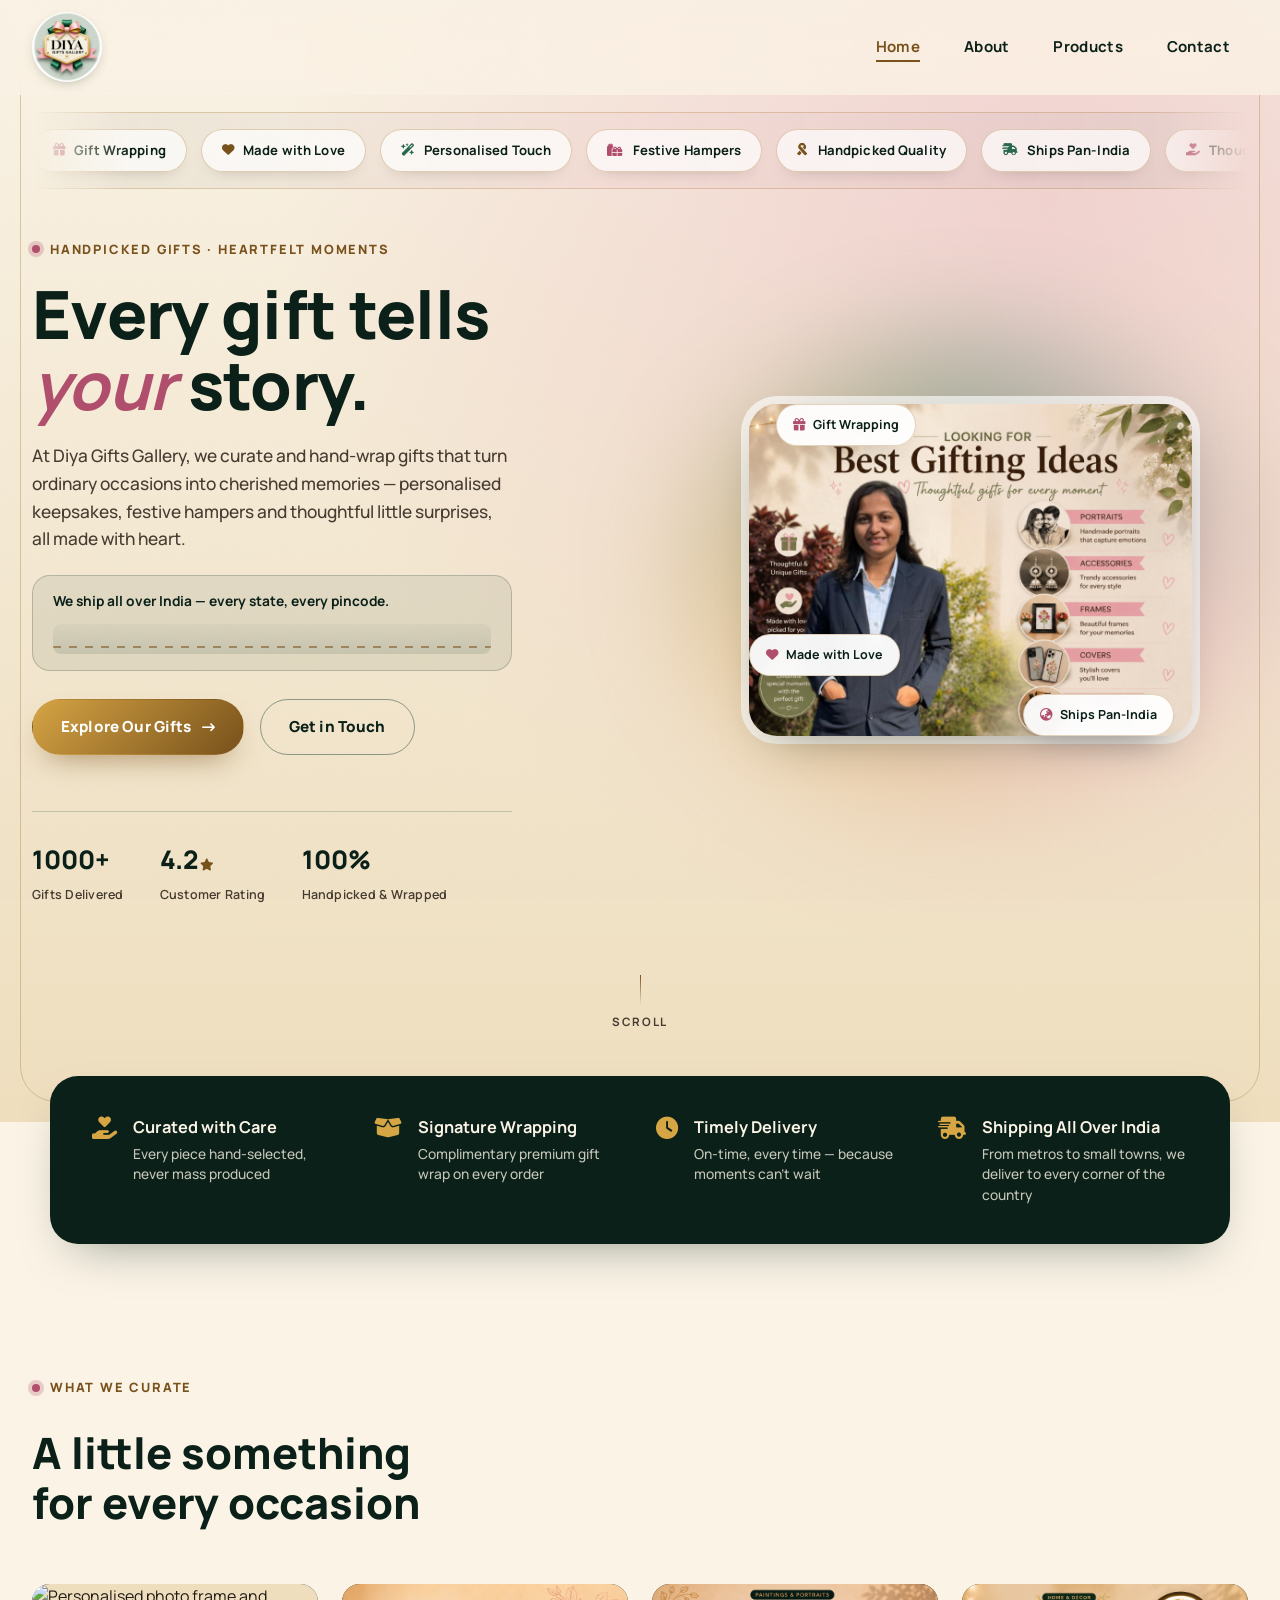
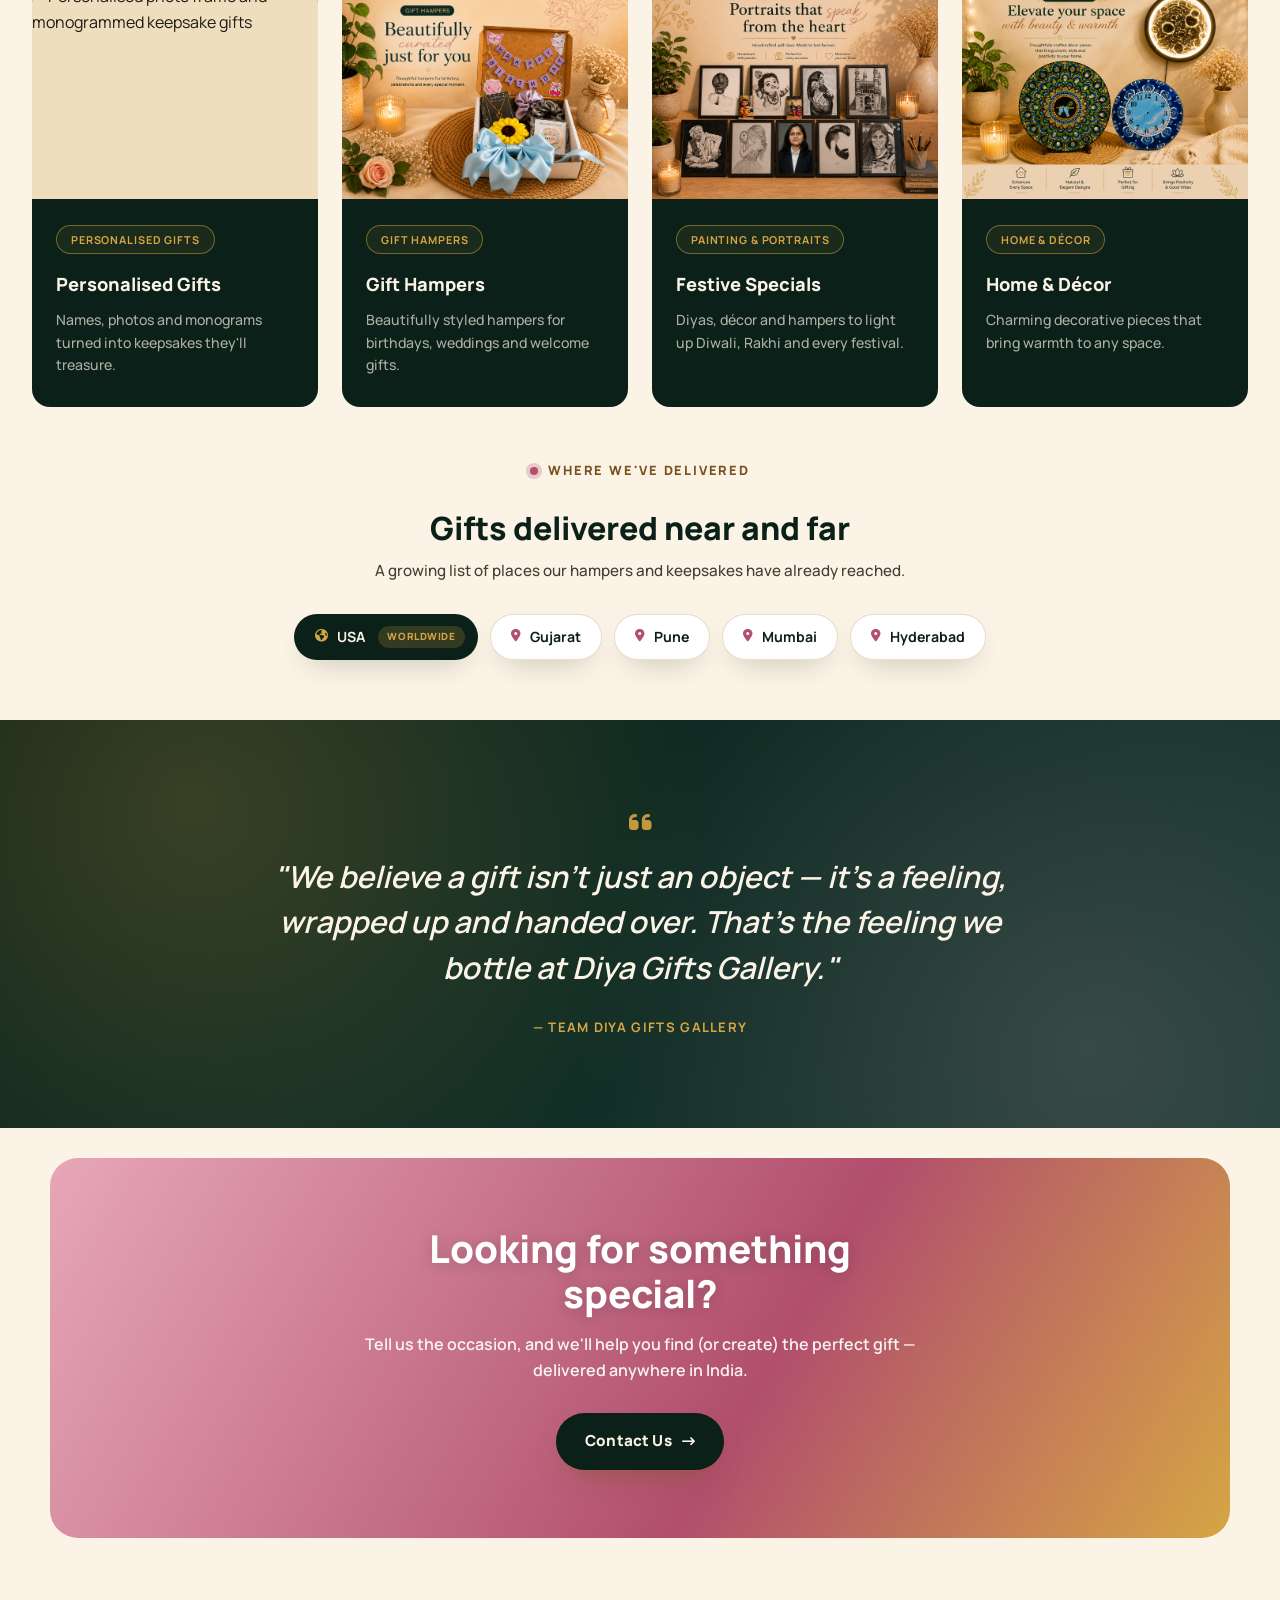
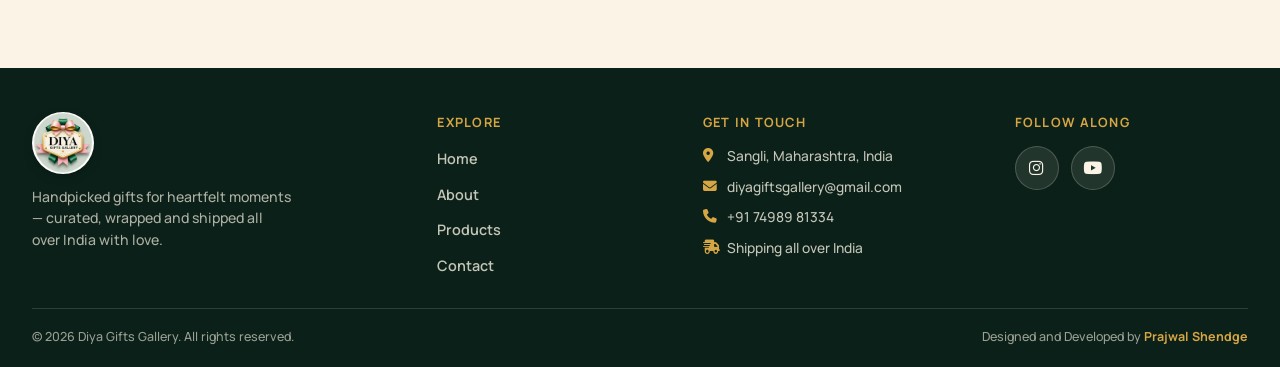
==== index.html @ 0577adb9 "Update index.html" ====
<!DOCTYPE html>
<html lang="en">
<head>
<meta charset="UTF-8">
<meta name="viewport" content="width=device-width, initial-scale=1.0, viewport-fit=cover">
<title>Diya Gifts Gallery | Handpicked Gifts for Heartfelt Moments</title>
<meta name="description" content="Diya Gifts Gallery — curated hampers, personalised gifts and festive specials, shipped all over India, wrapped with love.">

<!-- Fonts -->
<link rel="preconnect" href="https://fonts.googleapis.com">
<link rel="preconnect" href="https://fonts.gstatic.com" crossorigin>
<link href="https://fonts.googleapis.com/css2?family=Manrope:ital,wght@0,400;0,500;0,600;0,700;0,800;1,500;1,600;1,700&display=swap" rel="stylesheet">

<!-- Icons -->
<link rel="stylesheet" href="https://cdnjs.cloudflare.com/ajax/libs/font-awesome/6.5.1/css/all.min.css">

<link rel="stylesheet" href="css/style.css">
<link rel="icon" href="Logo/Logo.jpeg" type="image/jpeg">
</head>
<body>

<!-- ===== Decorative grain overlay ===== -->
<div class="grain" aria-hidden="true"></div>

<!-- ===== HEADER ===== -->
<header class="site-header" id="siteHeader">
  <div class="header-inner">
    <a href="index.html" class="brand" aria-label="Diya Gifts Gallery — home">
      <img src="Logo/Logo.jpeg" alt="Diya Gifts Gallery logo" class="brand-logo">
    </a>

    <button class="nav-toggle" id="navToggle" type="button" aria-label="Open navigation menu" aria-expanded="false" aria-controls="mainNav">
      <span></span><span></span><span></span>
    </button>

    <nav class="main-nav" id="mainNav" aria-label="Primary">
      <button class="nav-close" id="navClose" type="button" aria-label="Close navigation menu">
        <i class="fa-solid fa-xmark"></i>
      </button>
      <ul>
        <li><a href="index.html" class="nav-link active">Home</a></li>
        <li><a href="about.html" class="nav-link">About</a></li>
        <li><a href="products.html" class="nav-link">Products</a></li>
        <li><a href="contact.html" class="nav-link">Contact</a></li>
      </ul>
    </nav>
  </div>

  <!-- Dimmed backdrop behind the open mobile dropdown; tap to close -->
  <div class="nav-overlay" id="navOverlay" hidden></div>
</header>

<main id="main">

  <!-- ===== HERO ===== -->
  <section class="hero">
    <div class="hero-frame" aria-hidden="true"></div>

    <!-- ===== Gift Ribbon Marquee =====
         A full-width, infinitely-scrolling strip of gift-themed badges
         that sits in the open space above the eyebrow line. Content is
         duplicated once inside the track so the loop is seamless: the
         track animates exactly -50% (the width of one copy) before
         resetting to 0. Decorative only, so it's hidden from screen
         readers; nothing here is unique content. -->
    <div class="gift-marquee" aria-hidden="true">
      <div class="gift-marquee-track">
        <div class="gift-marquee-group">
          <span class="gift-marquee-item"><i class="fa-solid fa-gift"></i>Gift Wrapping</span>
          <span class="gift-marquee-item"><i class="fa-solid fa-heart"></i>Made with Love</span>
          <span class="gift-marquee-item"><i class="fa-solid fa-wand-magic-sparkles"></i>Personalised Touch</span>
          <span class="gift-marquee-item"><i class="fa-solid fa-gifts"></i>Festive Hampers</span>
          <span class="gift-marquee-item"><i class="fa-solid fa-ribbon"></i>Handpicked Quality</span>
          <span class="gift-marquee-item"><i class="fa-solid fa-truck-fast"></i>Ships Pan-India</span>
          <span class="gift-marquee-item"><i class="fa-solid fa-hand-holding-heart"></i>Thoughtful Surprises</span>
          <span class="gift-marquee-item"><i class="fa-solid fa-star"></i>Cherished Moments</span>
        </div>
        <div class="gift-marquee-group">
          <span class="gift-marquee-item"><i class="fa-solid fa-gift"></i>Gift Wrapping</span>
          <span class="gift-marquee-item"><i class="fa-solid fa-heart"></i>Made with Love</span>
          <span class="gift-marquee-item"><i class="fa-solid fa-wand-magic-sparkles"></i>Personalised Touch</span>
          <span class="gift-marquee-item"><i class="fa-solid fa-gifts"></i>Festive Hampers</span>
          <span class="gift-marquee-item"><i class="fa-solid fa-ribbon"></i>Handpicked Quality</span>
          <span class="gift-marquee-item"><i class="fa-solid fa-truck-fast"></i>Ships Pan-India</span>
          <span class="gift-marquee-item"><i class="fa-solid fa-hand-holding-heart"></i>Thoughtful Surprises</span>
          <span class="gift-marquee-item"><i class="fa-solid fa-star"></i>Cherished Moments</span>
        </div>
      </div>
    </div>

    <div class="hero-inner">

      <div class="hero-copy" data-reveal>
        <p class="eyebrow"><span class="eyebrow-dot"></span>Handpicked Gifts &middot; Heartfelt Moments</p>
        <h1 class="hero-title">Every gift tells<br><em>your</em> story.</h1>
        <p class="hero-text">
          At Diya Gifts Gallery, we curate and hand-wrap gifts that turn ordinary
          occasions into cherished memories — personalised keepsakes, festive
          hampers and thoughtful little surprises, all made with heart.
        </p>

        <div class="shipping-badge">
          <span class="shipping-text">We ship all over India — every state, every pincode.</span>
          <span class="truck-track" aria-hidden="true">
            <span class="truck-road"></span>
            <span class="truck-drive-wrap">
              <span class="truck-puff"></span>
              <span class="truck-puff truck-puff-2"></span>
              <i class="fa-solid fa-truck-fast truck-icon"></i>
            </span>
          </span>
        </div>

        <div class="hero-actions">
          <a href="products.html" class="btn btn-primary">
            <span>Explore Our Gifts</span>
            <i class="fa-solid fa-arrow-right-long"></i>
          </a>
          <a href="contact.html" class="btn btn-outline">Get in Touch</a>
        </div>

        <div class="hero-stats">
          <div class="stat"><span class="stat-num">1000+</span><span class="stat-label">Gifts Delivered</span></div>
          <div class="stat"><span class="stat-num">4.2<i class="fa-solid fa-star"></i></span><span class="stat-label">Customer Rating</span></div>
          <div class="stat"><span class="stat-num">100%</span><span class="stat-label">Handpicked &amp; Wrapped</span></div>
        </div>
      </div>

      <div class="hero-visual" data-reveal>
        <div class="ribbon-glow" aria-hidden="true"></div>
        <div class="hero-image-wrap">
          <div class="hero-image-card">
            <img src="Logo/HomeImg.jpeg" alt="Diya Gifts Gallery — curated gifting ideas including portraits, accessories, frames, covers and hampers" class="hero-img">
          </div>
          <span class="tag tag-1"><i class="fa-solid fa-gift"></i> Gift Wrapping</span>
          <span class="tag tag-2"><i class="fa-solid fa-heart"></i> Made with Love</span>
          <span class="tag tag-3"><i class="fa-solid fa-earth-asia"></i> Ships Pan-India</span>
        </div>
      </div>

    </div>
    <div class="scroll-cue" aria-hidden="true"><span></span>Scroll</div>
  </section>

  <!-- ===== TRUST STRIP ===== -->
  <section class="trust-strip" data-reveal>
    <div class="trust-item">
      <i class="fa-solid fa-hand-holding-heart"></i>
      <div><h3>Curated with Care</h3><p>Every piece hand-selected, never mass produced</p></div>
    </div>
    <div class="trust-item">
      <i class="fa-solid fa-box-open"></i>
      <div><h3>Signature Wrapping</h3><p>Complimentary premium gift wrap on every order</p></div>
    </div>
    <div class="trust-item">
      <i class="fa-solid fa-clock"></i>
      <div><h3>Timely Delivery</h3><p>On-time, every time — because moments can't wait</p></div>
    </div>
    <div class="trust-item">
      <i class="fa-solid fa-truck-fast"></i>
      <div><h3>Shipping All Over India</h3><p>From metros to small towns, we deliver to every corner of the country</p></div>
    </div>
  </section>

  <!-- ===== CATEGORY TEASER ===== -->
  <section class="collections">
    <div class="section-head" data-reveal>
      <p class="eyebrow"><span class="eyebrow-dot"></span>What We Curate</p>
      <h2>A little something<br>for every occasion</h2>
    </div>

    <div class="collection-grid">

      <article class="collection-card" data-reveal>
        <div class="card-media">
          <img src="images/personalized.png" alt="Personalised photo frame and monogrammed keepsake gifts" class="card-img" loading="lazy">
        </div>
        <div class="card-body">
          <span class="card-tag">Personalised Gifts</span>
          <h3>Personalised Gifts</h3>
          <p>Names, photos and monograms turned into keepsakes they'll treasure.</p>
        </div>
      </article>

      <article class="collection-card" data-reveal>
        <div class="card-media">
          <img src="images/GiftHampers.png" alt="Beautifully styled gift hamper basket" class="card-img" loading="lazy">
        </div>
        <div class="card-body">
          <span class="card-tag">Gift Hampers</span>
          <h3>Gift Hampers</h3>
          <p>Beautifully styled hampers for birthdays, weddings and welcome gifts.</p>
        </div>
      </article>

      <article class="collection-card" data-reveal>
        <div class="card-media">
          <img src="images/Portrait & Painting.png" alt="Diwali diyas and festive décor" class="card-img" loading="lazy">
        </div>
        <div class="card-body">
          <span class="card-tag">Painting & Portraits</span>
          <h3>Festive Specials</h3>
          <p>Diyas, décor and hampers to light up Diwali, Rakhi and every festival.</p>
        </div>
      </article>

      <article class="collection-card" data-reveal>
        <div class="card-media">
          <img src="images/HomeDecor.png" alt="Warm home décor accent pieces" class="card-img" loading="lazy">
        </div>
        <div class="card-body">
          <span class="card-tag">Home &amp; Décor</span>
          <h3>Home &amp; Décor</h3>
          <p>Charming decorative pieces that bring warmth to any space.</p>
        </div>
      </article>

    </div>
  </section>

  <!-- ===== DELIVERY LOCATIONS =====
       A wrapping "chip cloud" of delivery destinations rather than a
       fixed grid or a single-row route — this is the layout that
       scales. Each place is one small pill; pills wrap onto as many
       rows as needed, so going from 5 locations to 10, 20, or 50 is
       just adding more <span> chips, no layout rework required.
       USA gets the gold "Worldwide" treatment so it still stands out
       as the one international stop among the Indian cities/states. -->
  <section class="delivery-locations" data-reveal>
    <div class="delivery-head">
      <p class="eyebrow"><span class="eyebrow-dot"></span>Where We've Delivered</p>
      <h2>Gifts delivered near and far</h2>
      <p class="delivery-intro">A growing list of places our hampers and keepsakes have already reached.</p>
    </div>

    <div class="delivery-chips">
      <span class="delivery-chip delivery-chip--intl">
        <i class="fa-solid fa-earth-americas"></i>USA
        <em>Worldwide</em>
      </span>
      <span class="delivery-chip"><i class="fa-solid fa-location-dot"></i>Gujarat</span>
      <span class="delivery-chip"><i class="fa-solid fa-location-dot"></i>Pune</span>
      <span class="delivery-chip"><i class="fa-solid fa-location-dot"></i>Mumbai</span>
      <span class="delivery-chip"><i class="fa-solid fa-location-dot"></i>Hyderabad</span>
    </div>
  </section>

  <!-- ===== QUOTE / STORY STRIP ===== -->
  <section class="story" data-reveal>
    <div class="story-inner">
      <i class="fa-solid fa-quote-left story-quote-icon"></i>
      <p class="story-quote">
        "We believe a gift isn't just an object — it's a feeling, wrapped up and
        handed over. That's the feeling we bottle at Diya Gifts Gallery."
      </p>
      <p class="story-sign">— Team Diya Gifts Gallery</p>
    </div>
  </section>

  <!-- ===== CTA BANNER ===== -->
  <section class="cta-banner" data-reveal>
    <div class="cta-inner">
      <h2>Looking for something<br>special?</h2>
      <p>Tell us the occasion, and we'll help you find (or create) the perfect gift — delivered anywhere in India.</p>
      <a href="contact.html" class="btn btn-primary btn-light">
        <span>Contact Us</span>
        <i class="fa-solid fa-arrow-right-long"></i>
      </a>
    </div>
  </section>

</main>

<!-- ===== FOOTER ===== -->
<footer class="site-footer">
  <div class="footer-top">

    <div class="footer-brand">
      <img src="Logo/Logo.jpeg" alt="Diya Gifts Gallery logo" class="footer-logo">
      <p>Handpicked gifts for heartfelt moments — curated, wrapped and shipped all over India with love.</p>
    </div>

    <div class="footer-links">
      <h4>Explore</h4>
      <ul>
        <li><a href="index.html">Home</a></li>
        <li><a href="about.html">About</a></li>
        <li><a href="products.html">Products</a></li>
        <li><a href="contact.html">Contact</a></li>
      </ul>
    </div>

    <div class="footer-contact">
      <h4>Get in Touch</h4>
      <ul>
        <li><i class="fa-solid fa-location-dot"></i> Sangli, Maharashtra, India</li>
        <li><i class="fa-solid fa-envelope"></i> diyagiftsgallery@gmail.com</li>
        <li><i class="fa-solid fa-phone"></i> +91 74989 81334</li>
        <li><i class="fa-solid fa-truck-fast"></i> Shipping all over India</li>
      </ul>
    </div>

    <div class="footer-social">
      <h4>Follow Along</h4>
      <div class="social-icons">
        <a href="https://www.instagram.com/diya_gifts_gallery/?hl=en" target="_blank" rel="noopener noreferrer" aria-label="Follow us on Instagram" class="social-btn instagram">
          <i class="fa-brands fa-instagram"></i>
        </a>
        <a href="https://youtube.com" target="_blank" rel="noopener noreferrer" aria-label="Subscribe on YouTube" class="social-btn youtube">
          <i class="fa-brands fa-youtube"></i>
        </a>
      </div>
    </div>

  </div>

  <div class="footer-bottom">
    <p>&copy; <span id="year"></span> Diya Gifts Gallery. All rights reserved.</p>
    <p class="footer-credit">Designed and Developed by <span>Prajwal Shendge</span></p>
  </div>
</footer>

<button id="backToTop" class="back-to-top" aria-label="Back to top">
  <i class="fa-solid fa-arrow-up"></i>
</button>

<script>
  // ===== Current year in footer =====
  document.getElementById('year').textContent = new Date().getFullYear();

  // ===== Mobile nav (compact dropdown card, not full screen) =====
  const navToggle  = document.getElementById('navToggle');
  const navClose   = document.getElementById('navClose');
  const mainNav    = document.getElementById('mainNav');
  const navOverlay = document.getElementById('navOverlay');
  const navLinks   = document.querySelectorAll('.main-nav a');

  const isNavOpen = () => mainNav.classList.contains('open');

  function openNav() {
    mainNav.classList.add('open');
    navToggle.classList.add('open');
    navToggle.setAttribute('aria-expanded', 'true');
    navOverlay.hidden = false;
    // next frame so the fade-in transition actually runs
    requestAnimationFrame(() => navOverlay.classList.add('show'));
    document.body.classList.add('nav-lock');
  }

  function closeNav() {
    mainNav.classList.remove('open');
    navToggle.classList.remove('open');
    navToggle.setAttribute('aria-expanded', 'false');
    navOverlay.classList.remove('show');
    document.body.classList.remove('nav-lock');
    window.setTimeout(() => {
      if (!isNavOpen()) navOverlay.hidden = true;
    }, 300);
  }

  navToggle.addEventListener('click', () => {
    isNavOpen() ? closeNav() : openNav();
  });

  navClose.addEventListener('click', closeNav);
  navOverlay.addEventListener('click', closeNav);

  // Esc key closes the menu
  document.addEventListener('keydown', (e) => {
    if (e.key === 'Escape' && isNavOpen()) closeNav();
  });

  // Close mobile nav whenever a link is chosen
  navLinks.forEach(link => link.addEventListener('click', closeNav));

  // If the viewport is resized past the mobile breakpoint while the menu
  // is open (e.g. rotating a tablet or a foldable), reset it cleanly
  const mobileBreakpoint = window.matchMedia('(min-width: 861px)');
  mobileBreakpoint.addEventListener('change', (e) => {
    if (e.matches && isNavOpen()) closeNav();
  });

  // ===== Header shrink on scroll =====
  const header = document.getElementById('siteHeader');
  const backToTop = document.getElementById('backToTop');

  const onScroll = () => {
    if (window.scrollY > 40) {
      header.classList.add('scrolled');
    } else {
      header.classList.remove('scrolled');
    }
    if (window.scrollY > 500) {
      backToTop.classList.add('show');
    } else {
      backToTop.classList.remove('show');
    }
  };
  window.addEventListener('scroll', onScroll, { passive: true });
  onScroll();

  // ===== Back to top =====
  backToTop.addEventListener('click', () => {
    window.scrollTo({ top: 0, behavior: 'smooth' });
  });

  // ===== Scroll reveal animation =====
  const revealEls = document.querySelectorAll('[data-reveal]');

  if ('IntersectionObserver' in window) {
    const revealObserver = new IntersectionObserver((entries) => {
      entries.forEach(entry => {
        if (entry.isIntersecting) {
          entry.target.classList.add('is-visible');
          revealObserver.unobserve(entry.target);
        }
      });
    }, { threshold: 0.15, rootMargin: '0px 0px -60px 0px' });

    revealEls.forEach(el => revealObserver.observe(el));
  } else {
    // Fallback: show everything immediately
    revealEls.forEach(el => el.classList.add('is-visible'));
  }

  // ===== Respect reduced motion =====
  const prefersReducedMotion = window.matchMedia('(prefers-reduced-motion: reduce)').matches;
  if (prefersReducedMotion) {
    document.documentElement.classList.add('reduced-motion');
  }
</script>

</body>
</html>
---- css/style.css ----
/* =========================================================
    DIYA GIFTS GALLERY — HOME PAGE STYLES
    Palette: warm cream, deep forest green, rich rose, foil gold
    Single typeface throughout: Manrope
    ========================================================= */

  :root {
    --cream:        #FAF3E6;
    --cream-deep:   #EEDEBE;
    --ink:          #1E1A14;
    --ink-soft:     #453B30;
    --green:        #143830;
    --green-deep:   #0A2018;
    --green-mid:    #29694F;
    --pink:         #E7A7B8;
    --pink-soft:    #F2CFDA;
    --rose:         #B14F6D;
    --gold:         #A7752A;
    --gold-light:   #D6A544;
    --gold-deep:    #79511B;

    --font: "Manrope", -apple-system, BlinkMacSystemFont, "Segoe UI", sans-serif;

    --radius-sm: 10px;
    --radius-md: 18px;
    --radius-lg: 28px;

    --shadow-soft: 0 20px 50px -25px rgba(10, 32, 24, 0.5);
    --shadow-card: 0 12px 30px -14px rgba(30, 26, 20, 0.32);

    --ease: cubic-bezier(0.22, 1, 0.36, 1);

    /* Reliable viewport height on mobile browsers (fallback chain) */
    --vh-full: 100vh;
  }
  @supports (height: 100dvh) {
    :root { --vh-full: 100dvh; }
  }

  /* ===== Reset ===== */
  *, *::before, *::after { box-sizing: border-box; }
  html {
    scroll-behavior: smooth;
    width: 100%;
    max-width: 100%;
    overflow-x: hidden;
  }
  html.reduced-motion { scroll-behavior: auto; }
  body {
    margin: 0;
    font-family: var(--font);
    color: var(--ink);
    background: var(--cream);
    line-height: 1.6;
    -webkit-font-smoothing: antialiased;
    width: 100%;
    max-width: 100%;
    overflow-x: hidden;
    position: relative;
  }
  body.nav-lock { overflow: hidden; height: 100%; }
  img { max-width: 100%; display: block; }
  a { color: inherit; text-decoration: none; }
  ul { list-style: none; margin: 0; padding: 0; }
  h1, h2, h3, h4 { font-family: var(--font); margin: 0; color: var(--green-deep); }
  p { margin: 0; }
  button { font-family: inherit; cursor: pointer; }

  /* ===== Global overflow safety net =====
    Every direct section and every flex/grid container gets min-width: 0.
    Without this, flex/grid children default to min-width: auto, which
    means they refuse to shrink below their own content's natural width —
    that's what causes text/buttons to get sliced off on narrow screens
    even when overflow-x: hidden is set on html/body. */
  main > section,
  .header-inner, .hero-inner, .hero-copy, .hero-visual, .hero-actions,
  .hero-stats, .stat, .collection-grid, .collection-card, .trust-strip,
  .trust-item, .footer-top, .footer-brand, .footer-links, .footer-contact,
  .footer-social, .main-nav ul, .main-nav li, .shipping-badge, .truck-track,
  .gift-marquee, .gift-marquee-track, .gift-marquee-group,
  .delivery-chips, .delivery-chip {
    min-width: 0;
  }

  :focus-visible {
    outline: 2px solid var(--gold-deep);
    outline-offset: 3px;
    border-radius: 4px;
  }

  /* ===== Grain overlay for texture ===== */
  .grain {
    position: fixed;
    inset: 0;
    pointer-events: none;
    z-index: 999;
    opacity: 0.035;
    mix-blend-mode: multiply;
    background-image: url("data:image/svg+xml,%3Csvg xmlns='http://www.w3.org/2000/svg' width='120' height='120'%3E%3Cfilter id='n'%3E%3CfeTurbulence type='fractalNoise' baseFrequency='0.9' numOctaves='2' stitchTiles='stitch'/%3E%3C/filter%3E%3Crect width='100%25' height='100%25' filter='url(%23n)'/%3E%3C/svg%3E");
  }

  /* ===== Scroll reveal ===== */
  [data-reveal] {
    opacity: 0;
    transform: translateY(28px);
    transition: opacity 0.8s var(--ease), transform 0.8s var(--ease);
  }
  [data-reveal].is-visible { opacity: 1; transform: translateY(0); }
  html.reduced-motion [data-reveal] { opacity: 1; transform: none; transition: none; }

  /* =========================================================
    HEADER
    ========================================================= */
  .site-header {
    position: fixed;
    top: 0; left: 0; right: 0;
    z-index: 500;
    background: rgba(250, 243, 230, 0.8);
    backdrop-filter: blur(14px) saturate(140%);
    -webkit-backdrop-filter: blur(14px) saturate(140%);
    border-bottom: 1px solid transparent;
    transition: background 0.35s var(--ease), border-color 0.35s var(--ease), box-shadow 0.35s var(--ease);
  }
  .site-header.scrolled {
    background: rgba(250, 243, 230, 0.96);
    border-bottom-color: rgba(167, 117, 42, 0.3);
    box-shadow: 0 10px 30px -20px rgba(10, 32, 24, 0.5);
  }

  .header-inner {
    position: relative;
    z-index: 2;
    max-width: 1280px;
    width: 100%;
    margin: 0 auto;
    padding: 12px 32px;
    display: flex;
    align-items: center;
    justify-content: space-between;
    gap: 24px;
    box-sizing: border-box;
  }

  .brand { display: inline-flex; align-items: center; flex-shrink: 0; }
  .brand-logo {
    width: 70px;
    height: 70px;
    border-radius: 50%;
    object-fit: cover;
    transition: transform 0.4s var(--ease);
    box-shadow: 0 4px 14px -6px rgba(10, 32, 24, 0.4);
  }
  .brand:hover .brand-logo { transform: scale(1.06) rotate(-3deg); }

  .main-nav ul {
    display: flex;
    align-items: center;
    gap: 8px;
  }
  .nav-link {
    position: relative;
    display: inline-block;
    padding: 10px 18px;
    font-size: 0.94rem;
    font-weight: 700;
    letter-spacing: 0.02em;
    color: var(--green-deep);
    border-radius: 999px;
    transition: color 0.3s var(--ease), background 0.3s var(--ease);
  }
  .nav-link::after {
    content: "";
    position: absolute;
    left: 18px; right: 18px; bottom: 7px;
    height: 2px;
    background: var(--gold-deep);
    transform: scaleX(0);
    transform-origin: left;
    transition: transform 0.35s var(--ease);
  }
  .nav-link:hover, .nav-link.active { color: var(--gold-deep); }
  .nav-link:hover::after, .nav-link.active::after { transform: scaleX(1); }

  /* Mobile nav toggle (hamburger) — hidden on desktop, shown ≤860px */
  .nav-toggle {
    display: none;
    position: relative;
    z-index: 600;
    flex-direction: column;
    justify-content: center;
    align-items: center;
    gap: 5px;
    width: 44px;
    height: 44px;
    min-width: 44px;
    background: transparent;
    border: none;
    padding: 0;
    flex-shrink: 0;
    -webkit-tap-highlight-color: transparent;
  }
  .nav-toggle span {
    display: block;
    width: 24px;
    height: 2px;
    background: var(--green-deep);
    border-radius: 2px;
    transition: transform 0.35s var(--ease), opacity 0.25s var(--ease);
  }
  .nav-toggle.open span:nth-child(1) { transform: translateY(7px) rotate(45deg); }
  .nav-toggle.open span:nth-child(2) { opacity: 0; }
  .nav-toggle.open span:nth-child(3) { transform: translateY(-7px) rotate(-45deg); }

  /* =========================================================
    BUTTONS
    ========================================================= */
  .btn {
    position: relative;
    display: inline-flex;
    align-items: center;
    gap: 10px;
    padding: 15px 28px;
    font-family: var(--font);
    font-weight: 800;
    font-size: 0.95rem;
    letter-spacing: 0.01em;
    border-radius: 999px;
    transition: transform 0.35s var(--ease), box-shadow 0.35s var(--ease), background 0.35s var(--ease), color 0.35s var(--ease);
    border: 1.5px solid transparent;
    white-space: nowrap;
  }
  .btn i { font-size: 0.85em; transition: transform 0.3s var(--ease); }
  .btn:hover i { transform: translateX(4px); }

  .btn-primary {
    background: linear-gradient(135deg, var(--gold-light), var(--gold-deep));
    color: #fff;
    box-shadow: 0 14px 30px -14px rgba(121, 81, 27, 0.65);
  }
  .btn-primary:hover { transform: translateY(-3px); box-shadow: 0 20px 36px -14px rgba(121, 81, 27, 0.75); }

  .btn-outline {
    background: transparent;
    color: var(--green-deep);
    border-color: rgba(20, 56, 48, 0.45);
  }
  .btn-outline:hover { background: rgba(20, 56, 48, 0.1); border-color: var(--green); transform: translateY(-3px); }

  .btn-light {
    background: var(--green-deep);
    color: var(--cream);
  }
  .btn-light:hover { background: var(--green); }

  /* =========================================================
    HERO
    ========================================================= */
  .hero {
    position: relative;
    padding: 172px 32px 90px;
    background: radial-gradient(circle at 82% 18%, rgba(231, 167, 184, 0.4), transparent 55%),
                linear-gradient(180deg, var(--cream) 0%, var(--cream-deep) 100%);
    overflow: hidden;
  }
  .hero-frame {
    position: absolute;
    inset: 20px;
    border: 1px solid rgba(167, 117, 42, 0.35);
    border-radius: 36px;
    pointer-events: none;
  }
  .hero-inner {
    position: relative;
    max-width: 1280px;
    width: 100%;
    margin: 0 auto;
    display: grid;
    grid-template-columns: minmax(0, 1.05fr) minmax(0, 0.95fr);
    align-items: center;
    gap: 48px;
  }

  /* =========================================================
    GIFT RIBBON MARQUEE
    A full-width, continuously scrolling strip of gift-themed pill
    badges that sits in the open space above the eyebrow, between
    the header and the headline. Purely decorative (aria-hidden),
    it reuses the existing palette so it reads as part of the same
    hero rather than a bolted-on widget. The track holds two identical
    copies of the badge set side by side; animating exactly -50%
    moves it by the width of one copy, so the loop is seamless.
    ========================================================= */
  .gift-marquee {
    position: relative;
    z-index: 2;
    width: 100%;
    max-width: 1280px;
    margin: 0 auto 46px;
    overflow: hidden;
    padding: 16px 0;
    border-top: 1px solid rgba(167, 117, 42, 0.28);
    border-bottom: 1px solid rgba(167, 117, 42, 0.28);
    background: linear-gradient(90deg, rgba(20, 56, 48, 0.05), rgba(231, 167, 184, 0.1), rgba(20, 56, 48, 0.05));
    -webkit-mask-image: linear-gradient(90deg, transparent, #000 8%, #000 92%, transparent);
    mask-image: linear-gradient(90deg, transparent, #000 8%, #000 92%, transparent);
    margin-top: -60px;
  }

  .gift-marquee-track {
    display: flex;
    align-items: center;
    width: max-content;
    animation: gift-marquee-scroll 30s linear infinite;
  }
  .gift-marquee:hover .gift-marquee-track { animation-play-state: paused; }

  .gift-marquee-group {
    display: flex;
    align-items: center;
    gap: 14px;
    padding-right: 14px;
    flex-shrink: 0;
  }

  .gift-marquee-item {
    display: inline-flex;
    align-items: center;
    gap: 9px;
    padding: 10px 20px;
    background: rgba(255, 255, 255, 0.72);
    border: 1px solid rgba(167, 117, 42, 0.32);
    border-radius: 999px;
    font-size: 0.82rem;
    font-weight: 700;
    letter-spacing: 0.01em;
    color: var(--green-deep);
    white-space: nowrap;
    box-shadow: 0 8px 18px -14px rgba(30, 26, 20, 0.4);
  }
  .gift-marquee-item i { font-size: 0.95em; color: var(--rose); }
  .gift-marquee-item:nth-child(3n+2) i { color: var(--gold-deep); }
  .gift-marquee-item:nth-child(3n) i { color: var(--green-mid); }

  @keyframes gift-marquee-scroll {
    from { transform: translateX(0); }
    to   { transform: translateX(-50%); }
  }

  html.reduced-motion .gift-marquee-track {
    animation: none;
  }
  /* Without the animation only the first copy would ever be visible;
    hide the duplicate so reduced-motion users see one clean static row. */
  html.reduced-motion .gift-marquee-group:nth-child(2) {
    display: none;
  }

  .eyebrow {
    display: inline-flex;
    flex-wrap: wrap;
    align-items: center;
    gap: 10px;
    max-width: 100%;
    font-size: 0.8rem;
    font-weight: 800;
    letter-spacing: 0.14em;
    text-transform: uppercase;
    color: var(--gold-deep);
    margin-bottom: 20px;
    overflow-wrap: break-word;
  }
  .hero-copy, .hero-visual { min-width: 0; }
  .eyebrow-dot {
    width: 8px; height: 8px;
    border-radius: 50%;
    background: var(--rose);
    box-shadow: 0 0 0 4px rgba(177, 79, 109, 0.25);
  }

  .hero-title {
    font-size: clamp(2.6rem, 5.2vw, 4.4rem);
    font-weight: 800;
    line-height: 1.06;
    letter-spacing: -0.01em;
    color: var(--green-deep);
  }
  .hero-title em {
    font-style: italic;
    color: var(--rose);
    font-weight: 700;
  }

  .hero-text {
    margin-top: 22px;
    max-width: 480px;
    font-size: 1.08rem;
    font-weight: 500;
    color: var(--ink-soft);
  }

  /* =========================================================
    Pan-India shipping highlight — sits between the hero copy
    and the CTAs. Line 1: the message text. Line 2: a full-width
    animated "truck track" that runs the truck across the entire
    width of the badge.
    ========================================================= */
  .shipping-badge {
    display: flex;
    flex-direction: column;
    align-items: stretch;
    gap: 12px;
    margin-top: 22px;
    padding: 14px 20px 16px;
    background: rgba(20, 56, 48, 0.08);
    border: 1px solid rgba(20, 56, 48, 0.22);
    border-radius: 18px;
    font-size: 0.86rem;
    font-weight: 700;
    color: var(--green-deep);
    max-width: 480px;
    width: 100%;
  }
  .shipping-text {
    overflow-wrap: break-word;
  }

  /* ===== Truck delivery animation (2nd line of the shipping badge) =====
    .truck-track is now a full-width clipped "viewport" that spans the
    entire badge. The truck travels across it (.truck-drive-wrap) using
    percentage-based `left` positioning (not transform) so the distance
    it travels always matches the track's actual width, however wide
    that ends up being on any screen size. It bounces on its suspension
    (.truck-icon), leaves a couple of drifting exhaust puffs (.truck-puff),
    while a dashed road line scrolls underneath to sell forward motion. */
  .truck-track {
    position: relative;
    display: block;
    width: 100%;
    height: 30px;
    overflow: hidden;
    border-radius: 8px;
    background: linear-gradient(180deg, rgba(20, 56, 48, 0.04), rgba(20, 56, 48, 0.12));
  }

  .truck-road {
    position: absolute;
    left: 0;
    right: 0;
    bottom: 6px;
    height: 2px;
    background-image: repeating-linear-gradient(
      90deg,
      var(--gold-deep) 0 8px,
      transparent 8px 16px
    );
    background-size: 32px 2px;
    opacity: 0.55;
    animation: truck-road-scroll 0.7s linear infinite;
  }

  .truck-drive-wrap {
    position: absolute;
    bottom: 4px;
    left: -10%;
    animation: truck-drive 20s linear infinite;
  }

  .truck-icon {
    position: relative;
    z-index: 2;
    display: inline-block;
    font-size: 1.05rem;
    color: var(--gold-deep);
    animation: truck-bounce 0.28s ease-in-out infinite alternate;
  }

  .truck-puff {
    position: absolute;
    bottom: 1px;
    left: -2px;
    width: 4px;
    height: 4px;
    border-radius: 50%;
    background: rgba(69, 59, 48, 0.45);
    opacity: 0;
    animation: truck-puff 3.6s linear infinite;
  }
  .truck-puff-2 { animation-delay: 1.8s; }

  @keyframes truck-road-scroll {
    from { background-position-x: 0; }
    to   { background-position-x: -32px; }
  }

  /* Percentage-based `left` travel: -10% (fully off the left edge) to
    110% (fully off the right edge), relative to the full-width track. */
  @keyframes truck-drive {
    from { left: -10%; }
    to   { left: 110%; }
  }

  @keyframes truck-bounce {
    from { transform: translateY(0); }
    to   { transform: translateY(-1.5px); }
  }

  @keyframes truck-puff {
    0%   { opacity: 0; transform: translate(0, 0) scale(0.5); }
    6%   { opacity: 0.5; }
    35%  { opacity: 0; transform: translate(-15px, -8px) scale(1.6); }
    100% { opacity: 0; }
  }

  html.reduced-motion .truck-road,
  html.reduced-motion .truck-drive-wrap,
  html.reduced-motion .truck-icon,
  html.reduced-motion .truck-puff {
    animation: none;
  }
  html.reduced-motion .truck-drive-wrap { left: 6%; }

  .hero-actions {
    display: flex;
    flex-wrap: wrap;
    gap: 16px;
    margin-top: 28px;
    max-width: 100%;
  }

  .hero-stats {
    display: flex;
    flex-wrap: wrap;
    gap: 36px;
    margin-top: 56px;
    padding-top: 28px;
    border-top: 1px solid rgba(20, 56, 48, 0.2);
    max-width: 480px;
  }
  .stat { display: flex; flex-direction: column; gap: 4px; }
  .stat-num {
    font-family: var(--font);
    font-size: 1.6rem;
    font-weight: 800;
    color: var(--green-deep);
  }
  .stat-num i { font-size: 0.75rem; color: var(--gold-deep); margin-left: 2px; }
  .stat-label {
    font-size: 0.78rem;
    font-weight: 600;
    color: var(--ink-soft);
    letter-spacing: 0.02em;
  }

  /* Hero visual */
  .hero-visual {
    position: relative;
    display: flex;
    align-items: center;
    justify-content: center;
    padding: 54px 56px;
    max-width: 100%;
  }
  .ribbon-glow {
    position: absolute;
    width: 560px; height: 460px;
    max-width: 90vw;
    border-radius: 50%;
    background: conic-gradient(from 120deg, var(--pink), var(--gold-light), var(--green-mid), var(--pink));
    opacity: 0.4;
    filter: blur(56px);
    animation: spin 18s linear infinite;
  }
  html.reduced-motion .ribbon-glow { animation: none; }
  @keyframes spin { to { transform: rotate(360deg); } }

  /* Wrapper is unclipped so badges can sit fully outside the image */
  .hero-image-wrap {
    position: relative;
    width: min(640px, 100%);
  }

  .hero-image-card {
    position: relative;
    width: 100%;
    border-radius: var(--radius-lg);
    overflow: hidden;
    box-shadow: var(--shadow-soft), 0 0 0 8px rgba(255, 255, 255, 0.65);
    animation: float 6s ease-in-out infinite;
  }
  html.reduced-motion .hero-image-card { animation: none; }
  .hero-img { width: 100%; height: auto; display: block; }
  @keyframes float {
    0%, 100% { transform: translateY(0px); }
    50% { transform: translateY(-14px); }
  }

  /* Badges float clear of the artwork on every side — never on top of it */
  .tag {
    position: absolute;
    display: inline-flex;
    align-items: center;
    gap: 8px;
    padding: 10px 16px;
    background: rgba(255, 255, 255, 0.96);
    backdrop-filter: blur(6px);
    border: 1px solid rgba(167, 117, 42, 0.3);
    border-radius: 999px;
    font-size: 0.78rem;
    font-weight: 700;
    color: var(--green-deep);
    box-shadow: var(--shadow-card);
    white-space: nowrap;
    animation: bob 5s ease-in-out infinite;
  }
  html.reduced-motion .tag { animation: none; }
  .tag i { color: var(--rose); }
  .tag-1 { top: 0; left: 6%; animation-name: bob-up; animation-delay: 0.2s; }
  .tag-2 { left: 0; bottom: 18%; animation-name: bob-left; animation-delay: 1.2s; }
  .tag-3 { right: 4%; bottom: 0; animation-name: bob-down; animation-delay: 0.6s; }
  .tag { animation-duration: 5s; animation-timing-function: ease-in-out; animation-iteration-count: infinite; }
  @keyframes bob-up {
    0%, 100% { transform: translateY(-135%); }
    50% { transform: translateY(calc(-135% - 10px)); }
  }
  @keyframes bob-left {
    0%, 100% { transform: translateX(-108%); }
    50% { transform: translateX(-108%) translateY(-10px); }
  }
  @keyframes bob-down {
    0%, 100% { transform: translateY(135%); }
    50% { transform: translateY(calc(135% - 10px)); }
  }

  .scroll-cue {
    position: relative;
    margin: 70px auto 0;
    width: fit-content;
    display: flex;
    flex-direction: column;
    align-items: center;
    gap: 8px;
    font-size: 0.72rem;
    font-weight: 700;
    letter-spacing: 0.14em;
    text-transform: uppercase;
    color: var(--ink-soft);
  }
  .scroll-cue span {
    width: 1px; height: 30px;
    background: linear-gradient(var(--gold-deep), transparent);
    animation: dropline 2s ease-in-out infinite;
  }
  html.reduced-motion .scroll-cue span { animation: none; }
  @keyframes dropline {
    0% { transform: scaleY(0); transform-origin: top; }
    50% { transform: scaleY(1); transform-origin: top; }
    51% { transform-origin: bottom; }
    100% { transform: scaleY(0); transform-origin: bottom; }
  }

  /* =========================================================
    TRUST STRIP
    ========================================================= */
  .trust-strip {
    max-width: 1180px;
    margin: -46px auto 0;
    position: relative;
    z-index: 5;
    background: var(--green-deep);
    border-radius: var(--radius-lg);
    padding: 38px 42px;
    display: grid;
    grid-template-columns: repeat(4, 1fr);
    gap: 32px;
    box-shadow: var(--shadow-soft);
  }
  .trust-item {
    display: flex;
    align-items: flex-start;
    gap: 16px;
    color: var(--cream);
  }
  .trust-item i {
    font-size: 1.4rem;
    color: var(--gold-light);
    margin-top: 3px;
  }
  .trust-item h3 {
    font-size: 1.02rem;
    color: var(--cream);
    font-weight: 700;
    margin-bottom: 4px;
  }
  .trust-item p {
    font-size: 0.86rem;
    font-weight: 500;
    color: rgba(250, 243, 230, 0.78);
    line-height: 1.5;
  }

  /* =========================================================
    COLLECTIONS
    ========================================================= */
  .collections {
    max-width: 1280px;
    margin: 0 auto;
    padding: 130px 32px 40px;
  }
  .section-head { max-width: 560px; margin-bottom: 56px; }
  .section-head h2 {
    font-size: clamp(1.9rem, 3.4vw, 2.7rem);
    font-weight: 800;
    line-height: 1.16;
    margin-top: 10px;
  }

  .collection-grid {
    display: grid;
    grid-template-columns: repeat(4, minmax(0, 1fr));
    gap: 24px;
  }

  .collection-card {
    position: relative;
    background: var(--green-deep);
    border-radius: var(--radius-md);
    overflow: hidden;
    transition: transform 0.4s var(--ease), box-shadow 0.4s var(--ease);
  }
  .collection-card:hover {
    transform: translateY(-8px);
    box-shadow: var(--shadow-soft);
  }

  /* ----- Image area ----- */
  .card-media {
    position: relative;
    width: 100%;
    aspect-ratio: 4 / 3;
    overflow: hidden;
    background: var(--cream-deep);
  }
  .card-img {
    width: 100%;
    height: 100%;
    object-fit: cover;
    display: block;
    transition: transform 0.6s var(--ease);
  }
  .collection-card:hover .card-img { transform: scale(1.08); }

  /* Pill badge sitting on the image, top-right */
  .card-media-badge {
    position: absolute;
    top: 14px;
    right: 14px;
    display: inline-flex;
    align-items: center;
    gap: 6px;
    padding: 7px 14px;
    background: var(--gold-light);
    color: var(--green-deep);
    font-size: 0.7rem;
    font-weight: 800;
    letter-spacing: 0.06em;
    text-transform: uppercase;
    border-radius: 999px;
    box-shadow: 0 6px 16px -6px rgba(10, 32, 24, 0.5);
    white-space: nowrap;
  }
  .card-media-badge i { font-size: 0.75em; }

  /* ----- Dark body area ----- */
  .card-body {
    padding: 26px 24px 30px;
  }

  .card-tag {
    display: inline-block;
    padding: 5px 14px;
    margin-bottom: 16px;
    border: 1px solid rgba(214, 165, 68, 0.5);
    border-radius: 999px;
    font-size: 0.68rem;
    font-weight: 700;
    letter-spacing: 0.08em;
    text-transform: uppercase;
    color: var(--gold-light);
    background: rgba(214, 165, 68, 0.08);
  }

  .collection-card h3 {
    font-size: 1.14rem;
    font-weight: 800;
    color: var(--cream);
    margin-bottom: 10px;
  }
  .collection-card p {
    font-size: 0.88rem;
    font-weight: 500;
    color: rgba(250, 243, 230, 0.68);
    line-height: 1.6;
  }

  /* =========================================================
    DELIVERY LOCATIONS
    A wrapping chip cloud, not a fixed grid or single-row strip —
    this is what actually scales. Every place is one small pill;
    pills flow left-to-right and wrap onto new rows automatically,
    so 5 locations or 50 use the exact same markup and never force
    the section taller than it needs to be. USA carries a small
    "Worldwide" tag inside its own chip so it still reads as the
    one international stop among the Indian cities/states.
    ========================================================= */
  .delivery-locations {
    max-width: 1100px;
    margin: 0 auto;
    padding: 10px 32px 30px;
  }

  .delivery-head {
    max-width: 560px;
    margin: 0 auto 30px;
    text-align: center;
  }
  .delivery-head .eyebrow { justify-content: center; }
  .delivery-head h2 {
    font-size: clamp(1.5rem, 2.6vw, 2rem);
    font-weight: 800;
    line-height: 1.2;
    margin-top: 8px;
  }
  .delivery-intro {
    margin-top: 12px;
    font-size: 0.95rem;
    font-weight: 500;
    color: var(--ink-soft);
  }

  .delivery-chips {
    display: flex;
    flex-wrap: wrap;
    justify-content: center;
    gap: 12px;
  }

  .delivery-chip {
    display: inline-flex;
    align-items: center;
    gap: 9px;
    padding: 11px 20px;
    background: #fff;
    border: 1px solid rgba(167, 117, 42, 0.25);
    border-radius: 999px;
    font-size: 0.88rem;
    font-weight: 700;
    color: var(--green-deep);
    box-shadow: var(--shadow-card);
    white-space: nowrap;
    transition: transform 0.3s var(--ease), box-shadow 0.3s var(--ease), border-color 0.3s var(--ease);
  }
  .delivery-chip:hover {
    transform: translateY(-3px);
    box-shadow: var(--shadow-soft);
    border-color: rgba(167, 117, 42, 0.45);
  }
  .delivery-chip i {
    font-size: 0.9em;
    color: var(--rose);
  }

  /* International chip — dark + gold treatment, with a small inline
    "Worldwide" tag so it stands out without needing its own layout. */
  .delivery-chip--intl {
    background: var(--green-deep);
    color: var(--cream);
    border-color: transparent;
    padding-right: 12px;
  }
  .delivery-chip--intl i { color: var(--gold-light); }
  .delivery-chip--intl em {
    font-style: normal;
    margin-left: 4px;
    padding: 3px 9px;
    background: rgba(214, 165, 68, 0.2);
    color: var(--gold-light);
    font-size: 0.62rem;
    font-weight: 800;
    letter-spacing: 0.06em;
    text-transform: uppercase;
    border-radius: 999px;
  }

  /* =========================================================
    STORY / QUOTE
    ========================================================= */
  .story {
    margin: 30px 0;
    padding: 90px 32px;
    background: linear-gradient(135deg, var(--green-deep), var(--green));
    position: relative;
    overflow: hidden;
  }
  .story::before {
    content: "";
    position: absolute;
    inset: 0;
    background: radial-gradient(circle at 15% 20%, rgba(214, 165, 68, 0.22), transparent 45%),
                radial-gradient(circle at 85% 80%, rgba(231, 167, 184, 0.18), transparent 45%);
  }
  .story-inner {
    position: relative;
    max-width: 760px;
    margin: 0 auto;
    text-align: center;
    color: var(--cream);
  }
  .story-quote-icon {
    font-size: 1.6rem;
    color: var(--gold-light);
    opacity: 0.9;
    margin-bottom: 18px;
  }
  .story-quote {
    font-family: var(--font);
    font-style: italic;
    font-weight: 600;
    font-size: clamp(1.3rem, 2.4vw, 1.9rem);
    line-height: 1.5;
    color: var(--cream);
  }
  .story-sign {
    margin-top: 26px;
    font-size: 0.82rem;
    font-weight: 700;
    letter-spacing: 0.1em;
    text-transform: uppercase;
    color: var(--gold-light);
  }

  /* =========================================================
    CTA BANNER
    ========================================================= */
  .cta-banner {
    max-width: 1180px;
    margin: 0 auto 130px;
    padding: 68px 40px;
    background: linear-gradient(120deg, var(--pink), var(--rose) 60%, var(--gold-light));
    border-radius: var(--radius-lg);
    text-align: center;
    position: relative;
    overflow: hidden;
  }
  .cta-inner { position: relative; max-width: 560px; margin: 0 auto; }
  .cta-banner h2 {
    font-size: clamp(1.8rem, 3.2vw, 2.4rem);
    font-weight: 800;
    color: #fff;
    line-height: 1.18;
    text-shadow: 0 2px 14px rgba(10, 32, 24, 0.2);
  }
  .cta-banner p {
    margin-top: 16px;
    color: #fff;
    opacity: 0.92;
    font-size: 1rem;
    font-weight: 600;
  }
  .cta-banner .btn { margin-top: 30px; }

  /* =========================================================
    FOOTER
    ========================================================= */
  .site-footer {
    background: var(--green-deep);
    color: rgba(250, 243, 230, 0.85);
    padding: 44px 32px 0;
  }
  .footer-top {
    max-width: 1280px;
    margin: 0 auto;
    display: grid;
    grid-template-columns: minmax(0, 1.6fr) minmax(0, 1fr) minmax(0, 1.2fr) minmax(0, 1fr);
    gap: 32px;
    padding-bottom: 30px;
    border-bottom: 1px solid rgba(250, 243, 230, 0.14);
  }
  .footer-logo {
    width: 62px; height: 62px;
    border-radius: 50%;
    object-fit: cover;
    margin-bottom: 12px;
    box-shadow: 0 4px 14px -6px rgba(0,0,0,0.4);
  }
  .footer-brand p {
    font-size: 0.88rem;
    font-weight: 500;
    line-height: 1.55;
    max-width: 260px;
    color: rgba(250, 243, 230, 0.68);
  }
  .site-footer h4 {
    color: var(--gold-light);
    font-size: 0.8rem;
    letter-spacing: 0.1em;
    text-transform: uppercase;
    font-weight: 700;
    margin-bottom: 14px;
  }
  .footer-links ul, .footer-contact ul { display: flex; flex-direction: column; gap: 10px; }
  .footer-links a {
    font-size: 0.9rem;
    font-weight: 600;
    color: rgba(250, 243, 230, 0.78);
    transition: color 0.3s var(--ease), padding-left 0.3s var(--ease);
  }
  .footer-links a:hover { color: var(--gold-light); padding-left: 4px; }
  .footer-contact li {
    display: flex;
    align-items: flex-start;
    gap: 10px;
    font-size: 0.86rem;
    font-weight: 500;
    color: rgba(250, 243, 230, 0.78);
    line-height: 1.5;
  }
  .footer-contact i { color: var(--gold-light); margin-top: 3px; width: 14px; }

  .social-icons { display: flex; gap: 12px; }
  .social-btn {
    width: 44px; height: 44px;
    display: flex; align-items: center; justify-content: center;
    border-radius: 50%;
    background: rgba(250, 243, 230, 0.1);
    border: 1px solid rgba(250, 243, 230, 0.2);
    font-size: 1.05rem;
    color: var(--cream);
    transition: transform 0.35s var(--ease), background 0.35s var(--ease), border-color 0.35s var(--ease), color 0.35s var(--ease);
  }
  .social-btn.instagram:hover {
    background: linear-gradient(135deg, #f9ce34, #ee2a7b, #6228d7);
    border-color: transparent;
    transform: translateY(-4px) rotate(-6deg);
  }
  .social-btn.youtube:hover {
    background: #ff0000;
    border-color: transparent;
    transform: translateY(-4px) rotate(6deg);
  }

  .footer-bottom {
    max-width: 1280px;
    margin: 0 auto;
    padding: 18px 0 20px;
    display: flex;
    justify-content: space-between;
    align-items: center;
    flex-wrap: wrap;
    gap: 8px;
    font-size: 0.78rem;
    font-weight: 500;
    color: rgba(250, 243, 230, 0.6);
  }
  .footer-credit span { color: var(--gold-light); font-weight: 700; }

  /* =========================================================
    BACK TO TOP
    ========================================================= */
  .back-to-top {
    position: fixed;
    right: 20px;
    bottom: 20px;
    width: 48px; height: 48px;
    border-radius: 50%;
    background: var(--green-deep);
    color: var(--gold-light);
    border: none;
    display: flex;
    align-items: center;
    justify-content: center;
    font-size: 1rem;
    box-shadow: var(--shadow-card);
    opacity: 0;
    visibility: hidden;
    transform: translateY(12px);
    transition: opacity 0.35s var(--ease), transform 0.35s var(--ease), visibility 0.35s;
    z-index: 400;
    /* keep clear of device home-indicator / notch areas */
    margin-right: env(safe-area-inset-right, 0);
    margin-bottom: env(safe-area-inset-bottom, 0);
  }
  .back-to-top.show { opacity: 1; visibility: visible; transform: translateY(0); }
  .back-to-top:hover { background: var(--green); }

  /* =========================================================
    RESPONSIVE
    ========================================================= */

  /* ----- Large tablets / small laptops ----- */
  @media (max-width: 1024px) {
    .hero-inner { grid-template-columns: minmax(0, 1fr); text-align: center; }
    .hero-text { margin-left: auto; margin-right: auto; }
    .shipping-badge { margin-left: auto; margin-right: auto; }
    .hero-actions { justify-content: center; }
    .hero-stats { margin-left: auto; margin-right: auto; justify-content: center; }
    .hero-visual { margin-top: 40px; }
    .trust-strip { grid-template-columns: repeat(2, 1fr); }
    .collection-grid { grid-template-columns: repeat(2, minmax(0, 1fr)); }
    .footer-top { grid-template-columns: minmax(0, 1fr) minmax(0, 1fr); }
  }

  /* ----- Mobile navigation kicks in here: phones + most tablets in portrait -----
    The menu is a full-width dropdown bar attached flush to the bottom edge
    of the header (position: absolute; top: 100% relative to .header-inner,
    which spans the full viewport width below the 1280px breakpoint) — so
    there is never a gap, regardless of header height at any screen size.
    The close (X) button has been removed; tapping the hamburger again, an
    outside tap on the overlay, or Esc all close the menu. Background now
    matches the header's own cream tone instead of dark green. */
  @media (max-width: 860px) {

    .nav-toggle { display: flex; }

    .nav-overlay {
      position: fixed;
      inset: 0;
      background: rgba(6, 16, 12, 0.55);
      opacity: 0;
      z-index: 540;
      transition: opacity 0.3s var(--ease);
    }
    .nav-overlay.show { opacity: 1; }
    .nav-overlay[hidden] { display: none; }

    .main-nav {
      position: absolute;
      top: 100%;
      left: 0;
      right: 0;
      width: 100%;
      max-width: 100%;
      margin: 0;
      max-height: min(420px, calc(var(--vh-full) - 110px));
      overflow-y: auto;
      -webkit-overflow-scrolling: touch;
      background: rgba(250, 243, 230, 0.98);
      backdrop-filter: blur(14px) saturate(140%);
      -webkit-backdrop-filter: blur(14px) saturate(140%);
      border-top: 1px solid rgba(167, 117, 42, 0.25);
      box-shadow: var(--shadow-soft);
      padding: 14px 20px 22px;
      opacity: 0;
      visibility: hidden;
      transform: translateY(-10px);
      transform-origin: top center;
      transition: opacity 0.3s var(--ease), transform 0.3s var(--ease), visibility 0.3s;
      z-index: 550;
    }
    .main-nav.open {
      opacity: 1;
      visibility: visible;
      transform: translateY(0);
    }

    .main-nav ul {
      flex-direction: column;
      align-items: stretch;
      gap: 4px;
      width: 100%;
    }
    .main-nav ul li + li {
      border-top: 1px solid rgba(20, 56, 48, 0.1);
    }
    .nav-link {
      display: block;
      width: 100%;
      text-align: left;
      color: var(--green-deep);
      font-size: 1.02rem;
      padding: 15px 18px;
      border-radius: 12px;
    }
    .nav-link::after { left: 18px; right: 18px; bottom: 8px; background: var(--gold-deep); }
    .nav-link:hover, .nav-link.active {
      color: var(--gold-deep);
      background: rgba(20, 56, 48, 0.06);
    }

    .nav-close { display: none; }

    .trust-strip { grid-template-columns: 1fr; }
    .story { margin: 90px 0; padding: 70px 24px; }
    .cta-banner { margin-bottom: 90px; }
  }

  /* On desktop/tablet-landscape widths above the breakpoint, mobile-only
    nav chrome must never render or take up layout space. */
  @media (min-width: 861px) {
    .nav-close, .nav-overlay { display: none; }
  }

  /* ----- Small tablets / large phones (landscape) ----- */
  @media (max-width: 640px) {
    .header-inner { padding: 10px 18px; }
    .brand-logo { width: 52px; height: 52px; }

    .hero { padding: 132px 20px 70px; }
    .hero-frame { inset: 10px; border-radius: 24px; }
    .gift-marquee { margin-bottom: 34px; padding: 12px 0; }
    .gift-marquee-group { gap: 10px; padding-right: 10px; }
    .gift-marquee-item { padding: 8px 15px; font-size: 0.74rem; gap: 7px; }
    .hero-title { font-size: clamp(2.1rem, 9vw, 2.8rem); }
    .shipping-badge { font-size: 0.8rem; padding: 12px 16px 14px; }
    .truck-track { height: 26px; }
    .hero-stats { flex-wrap: wrap; gap: 20px 28px; }
    .trust-strip { padding: 28px 20px; margin-top: -30px; border-radius: var(--radius-md); gap: 22px; }
    .collections { padding: 90px 18px 20px; }
    .collection-grid { grid-template-columns: minmax(0, 1fr); }
    .delivery-locations { padding: 6px 18px 20px; }
    .delivery-chips { gap: 10px; }
    .delivery-chip { padding: 9px 16px; font-size: 0.82rem; }
    .cta-banner { padding: 46px 22px; border-radius: var(--radius-md); }
    .footer-top { grid-template-columns: minmax(0, 1fr); gap: 24px; padding-bottom: 24px; }
    .footer-bottom { flex-direction: column; text-align: center; }
    .hero-image-wrap { width: min(340px, 88vw); }
    .tag { font-size: 0.68rem; padding: 8px 12px; }
  }

  /* ----- Small phones ----- */
  @media (max-width: 400px) {
    .header-inner { padding: 8px 14px; }
    .brand-logo { width: 46px; height: 46px; }
    .nav-toggle { width: 40px; height: 40px; min-width: 40px; }
    .gift-marquee-item { padding: 7px 13px; font-size: 0.7rem; }
    .hero-title { font-size: 2rem; }
    .eyebrow { font-size: 0.72rem; }
    .hero-text { font-size: 1rem; }
    .shipping-badge { font-size: 0.76rem; padding: 10px 14px 12px; gap: 10px; }
    .truck-track { height: 24px; }
    .truck-icon { font-size: 0.9rem; }
    .btn { padding: 13px 20px; font-size: 0.86rem; white-space: normal; text-align: center; }
    .hero-stats { gap: 18px 22px; }
    .stat-num { font-size: 1.35rem; }
    .main-nav ul { max-width: 100%; }
  }

  /* ----- Short / landscape phone screens: keep the dropdown reachable ----- */
  @media (max-width: 860px) and (max-height: 480px) {
    .main-nav {
      max-height: min(300px, calc(var(--vh-full) - 80px));
    }
    .nav-link { padding: 12px 16px; font-size: 0.95rem; }
  }
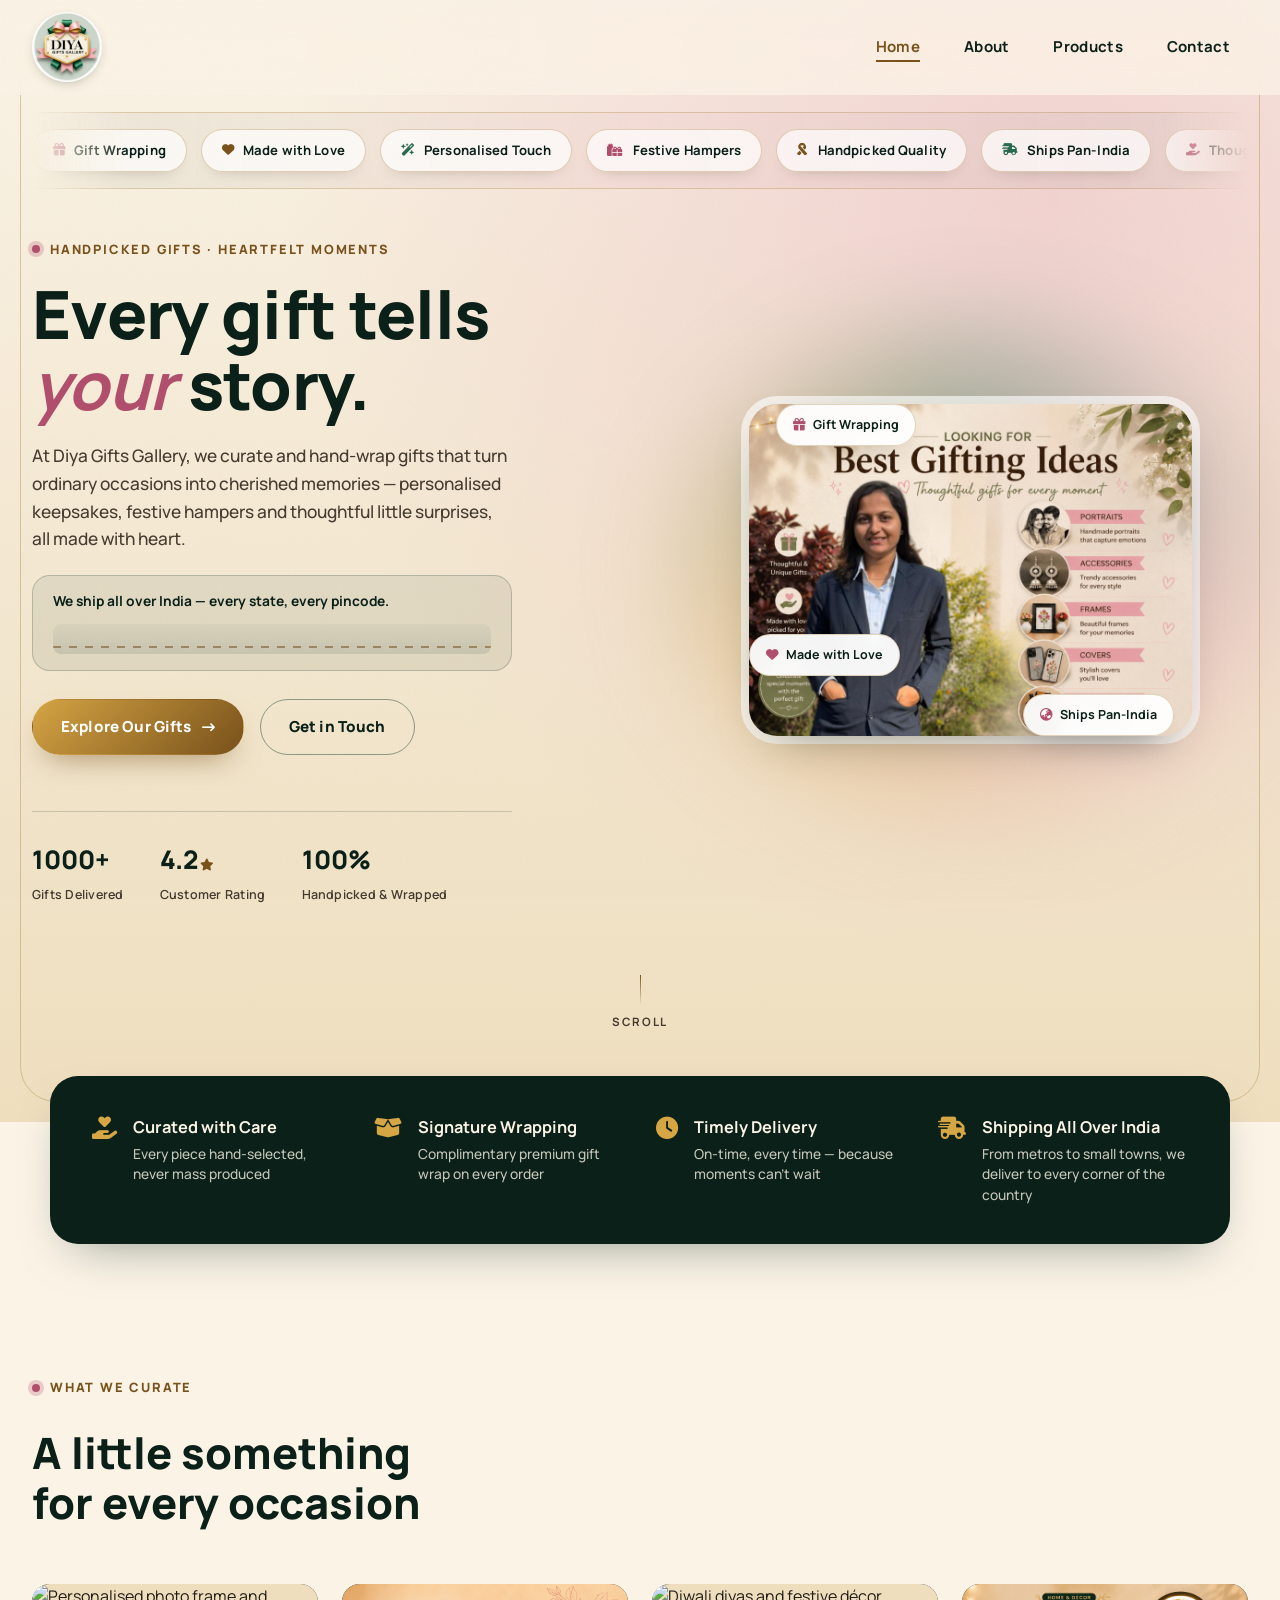
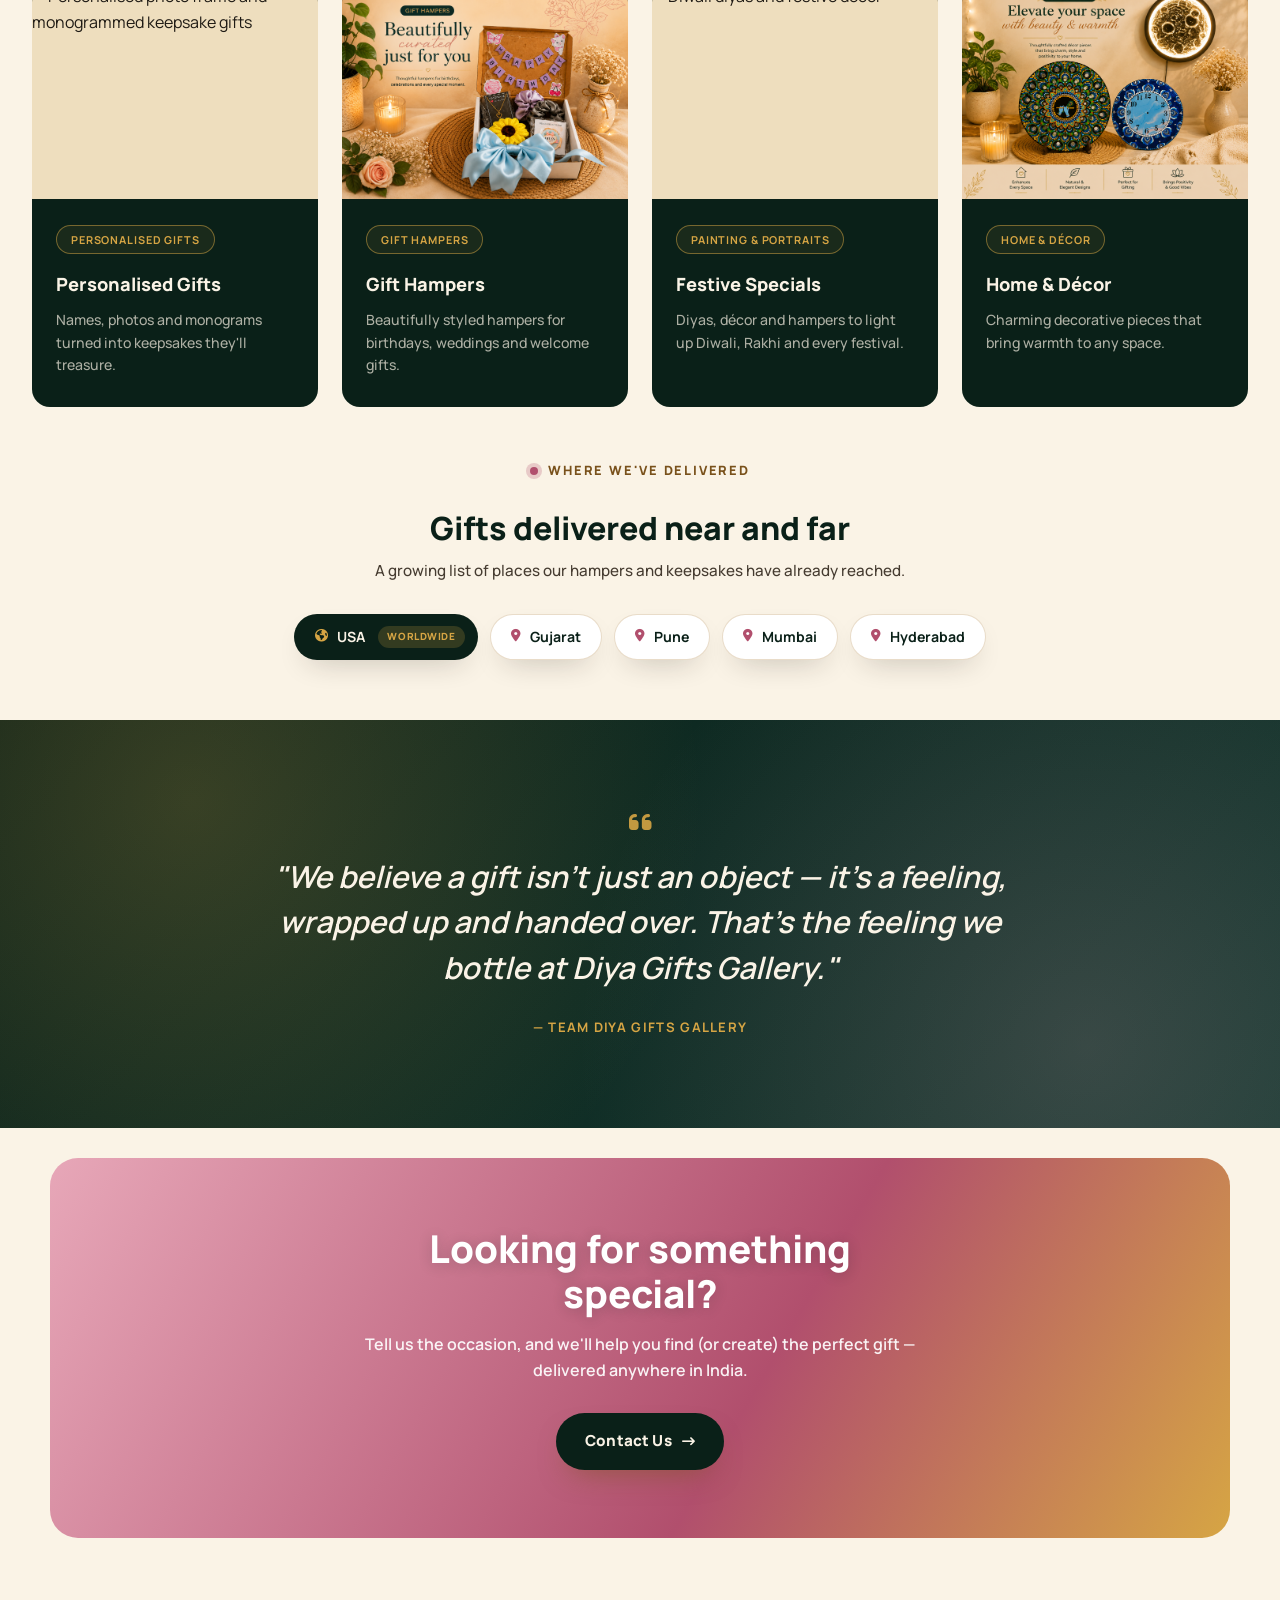
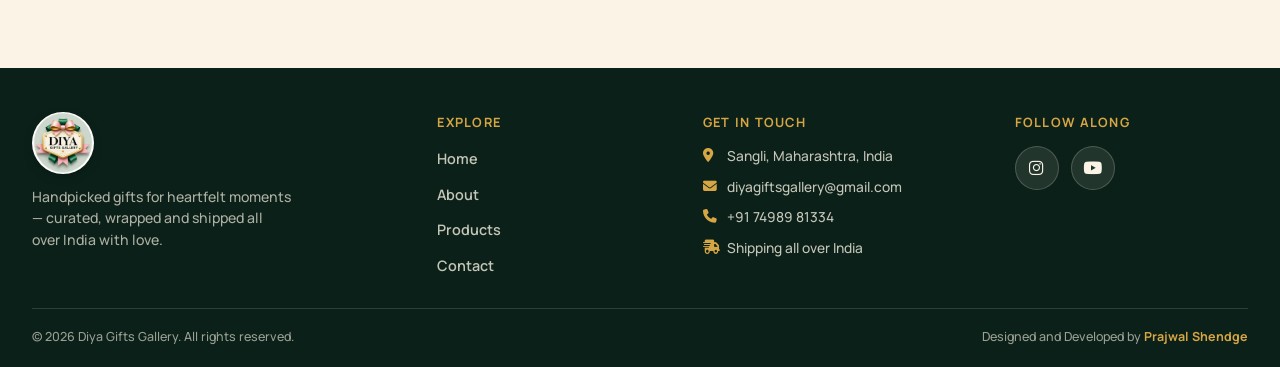
==== commit 118dcbb2: "Update index.html" ====
--- a/index.html
+++ b/index.html
@@ -195,7 +195,7 @@
 
       <article class="collection-card" data-reveal>
         <div class="card-media">
-          <img src="images/Portrait & Painting.png" alt="Diwali diyas and festive décor" class="card-img" loading="lazy">
+          <img src="images/Portrait-painting.png" alt="Diwali diyas and festive décor" class="card-img" loading="lazy">
         </div>
         <div class="card-body">
           <span class="card-tag">Painting & Portraits</span>
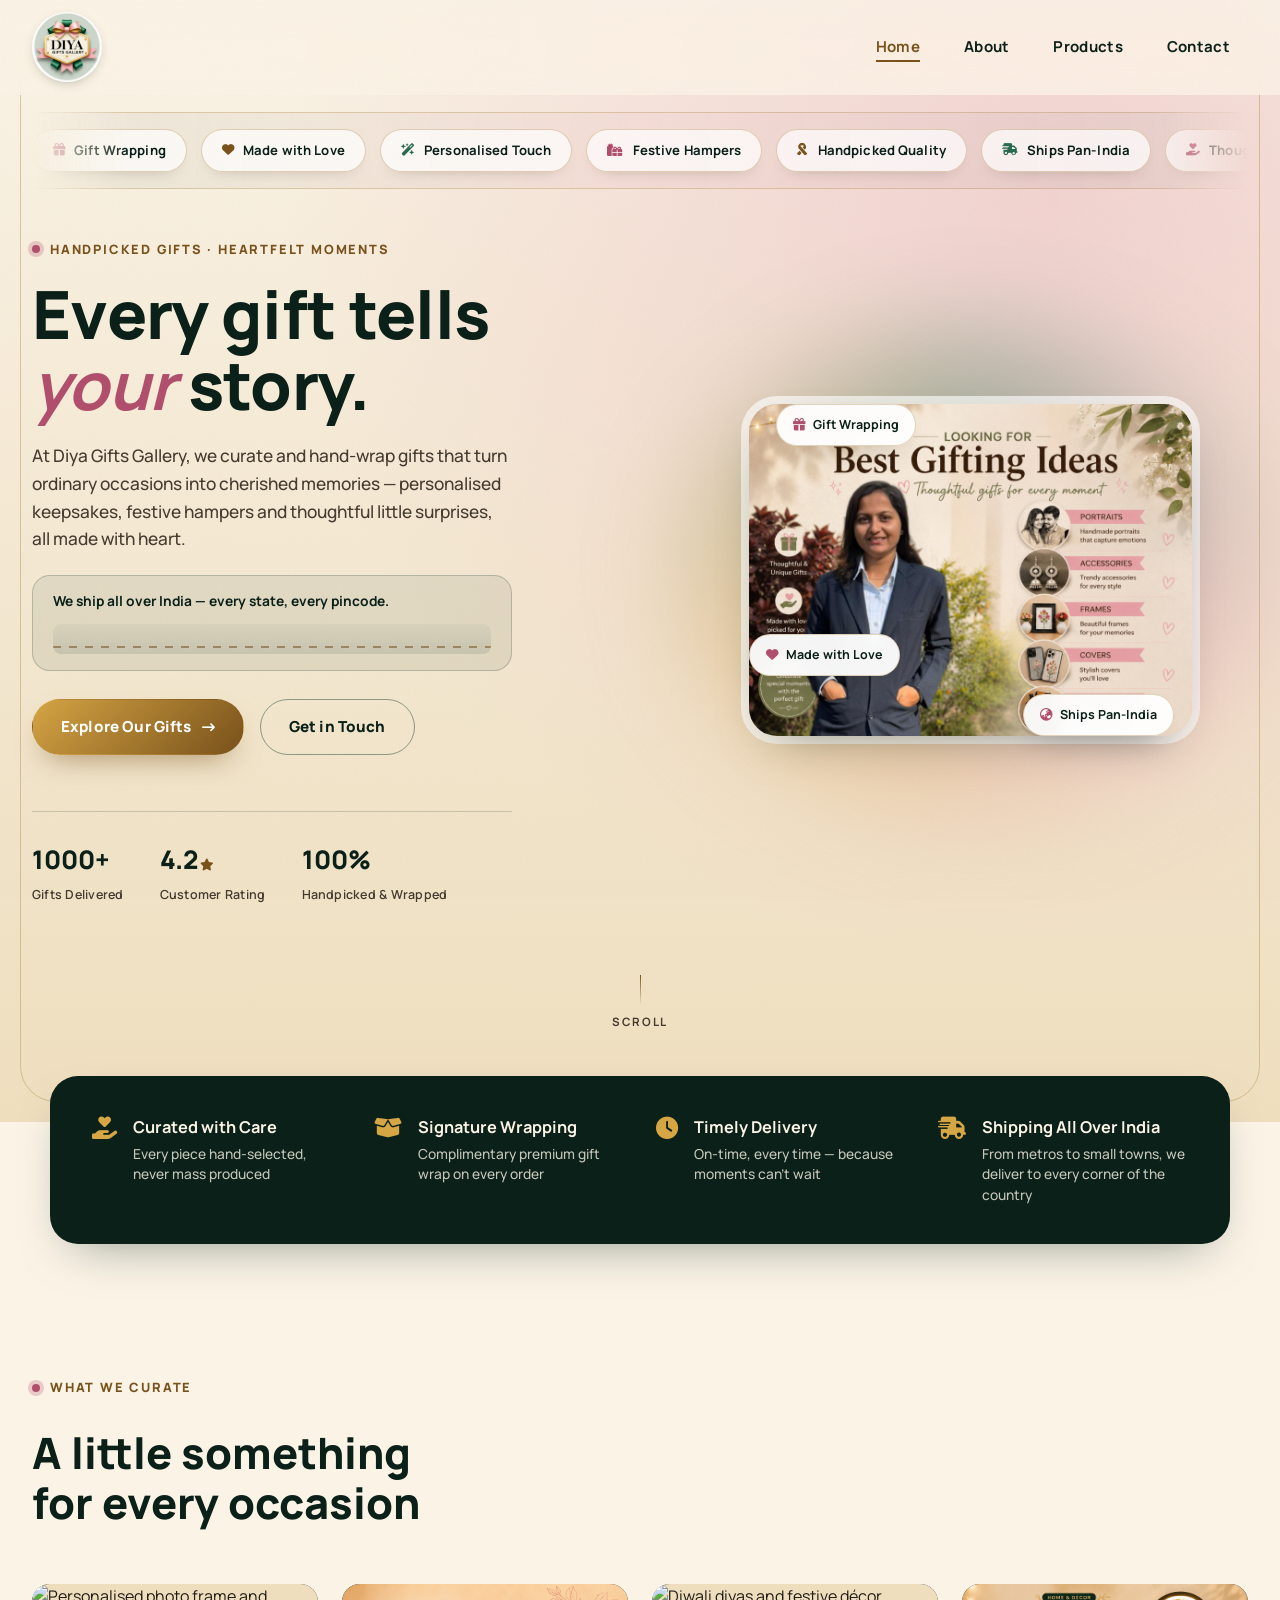
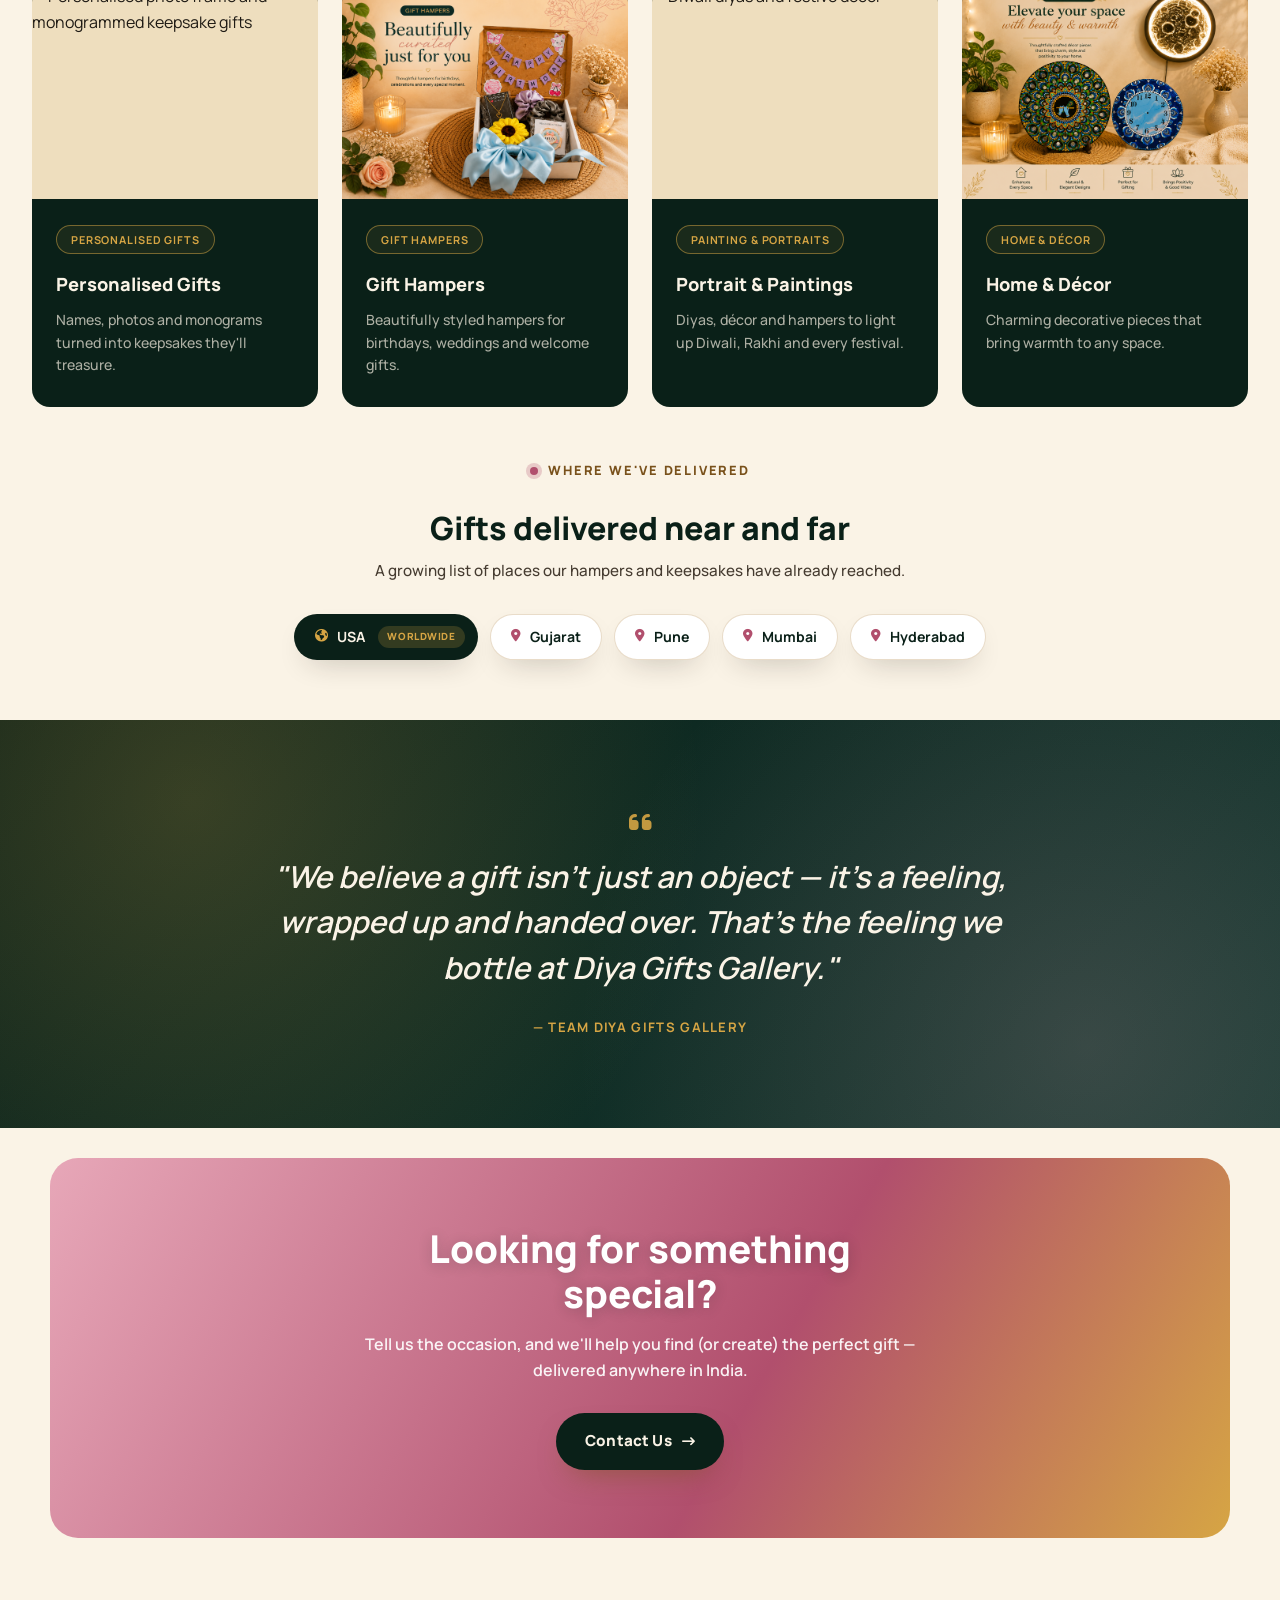
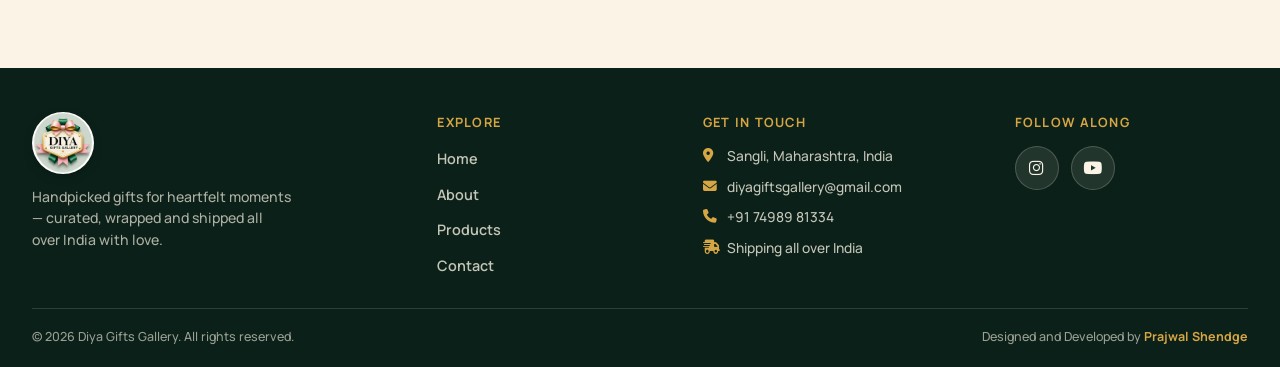
==== commit 714049cc: "Update index.html" ====
--- a/index.html
+++ b/index.html
@@ -199,7 +199,7 @@
         </div>
         <div class="card-body">
           <span class="card-tag">Painting & Portraits</span>
-          <h3>Festive Specials</h3>
+          <h3>Portrait & Paintings</h3>
           <p>Diyas, décor and hampers to light up Diwali, Rakhi and every festival.</p>
         </div>
       </article>
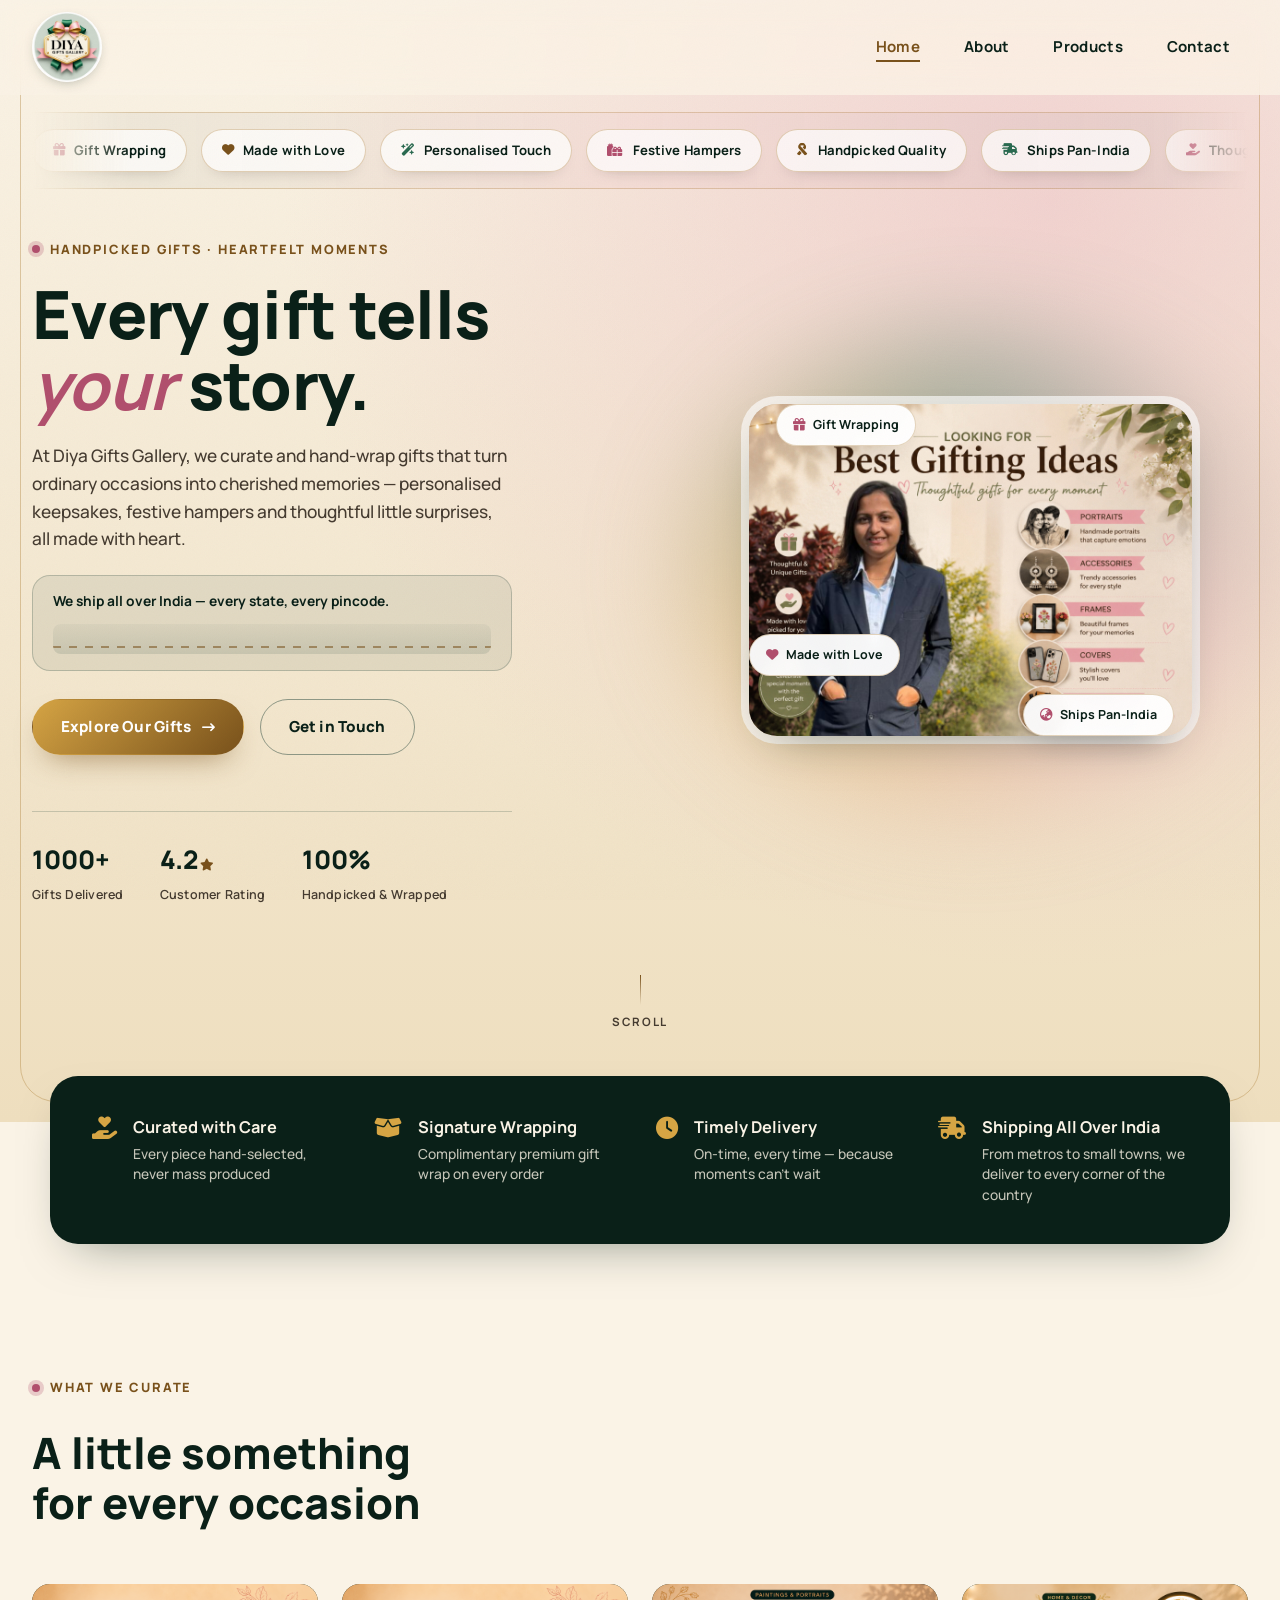
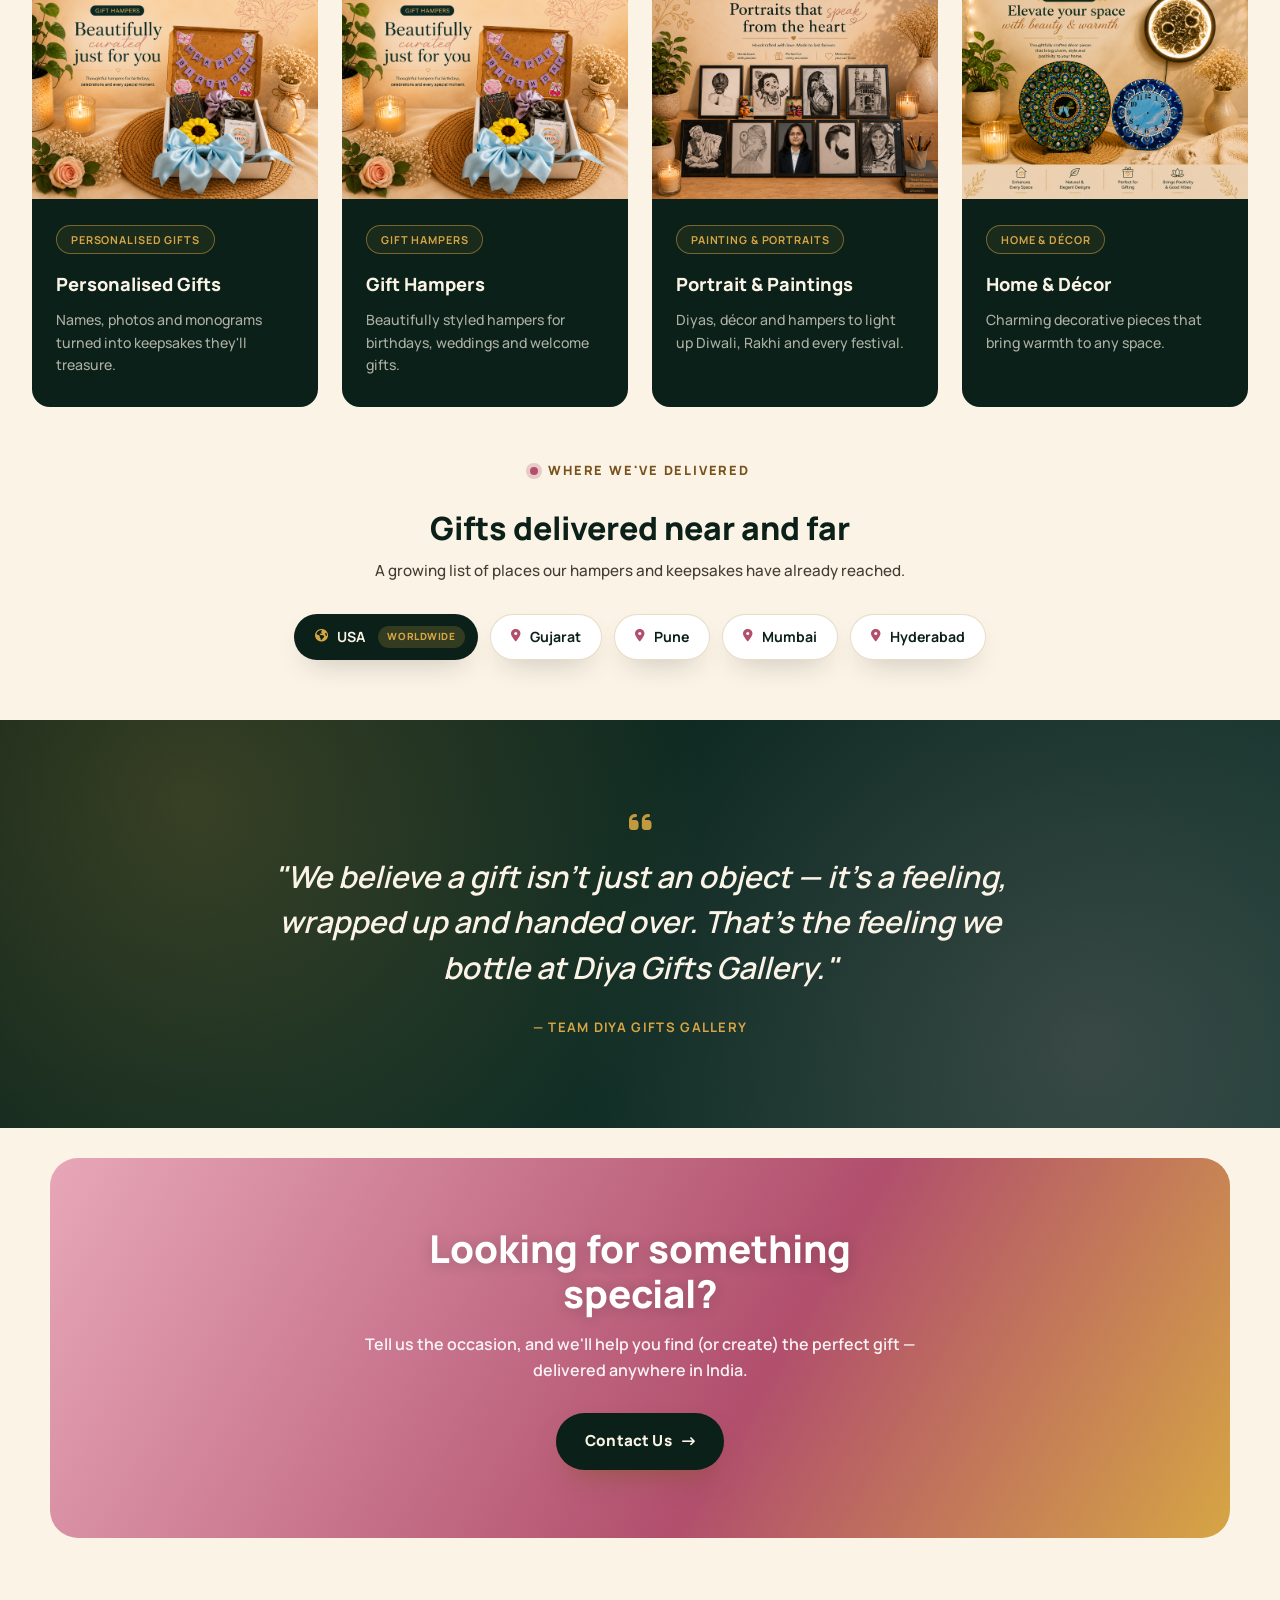
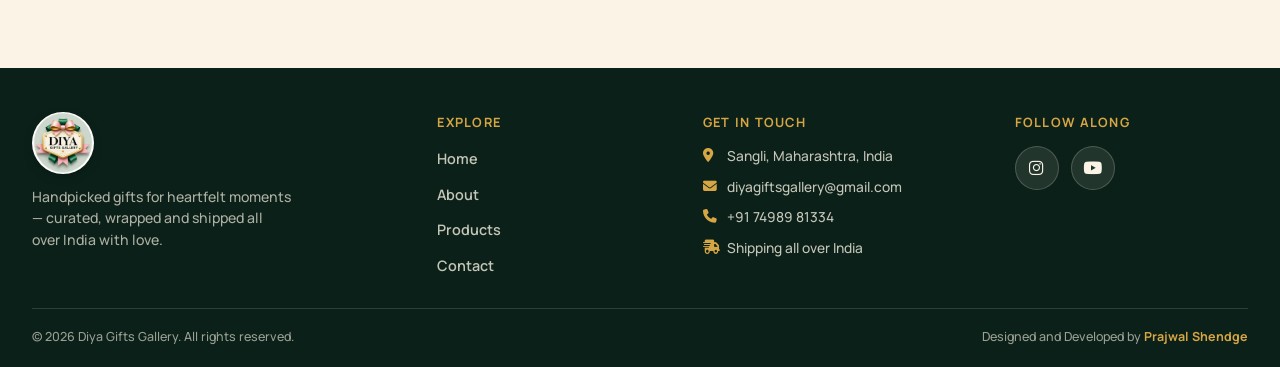
==== commit 3bd4d299: "Update index.html" ====
--- a/index.html
+++ b/index.html
@@ -173,7 +173,7 @@
 
       <article class="collection-card" data-reveal>
         <div class="card-media">
-          <img src="images/personalized.png" alt="Personalised photo frame and monogrammed keepsake gifts" class="card-img" loading="lazy">
+          <img src="images/GiftHampers.png" alt="Personalised photo frame and monogrammed keepsake gifts" class="card-img" loading="lazy">
         </div>
         <div class="card-body">
           <span class="card-tag">Personalised Gifts</span>
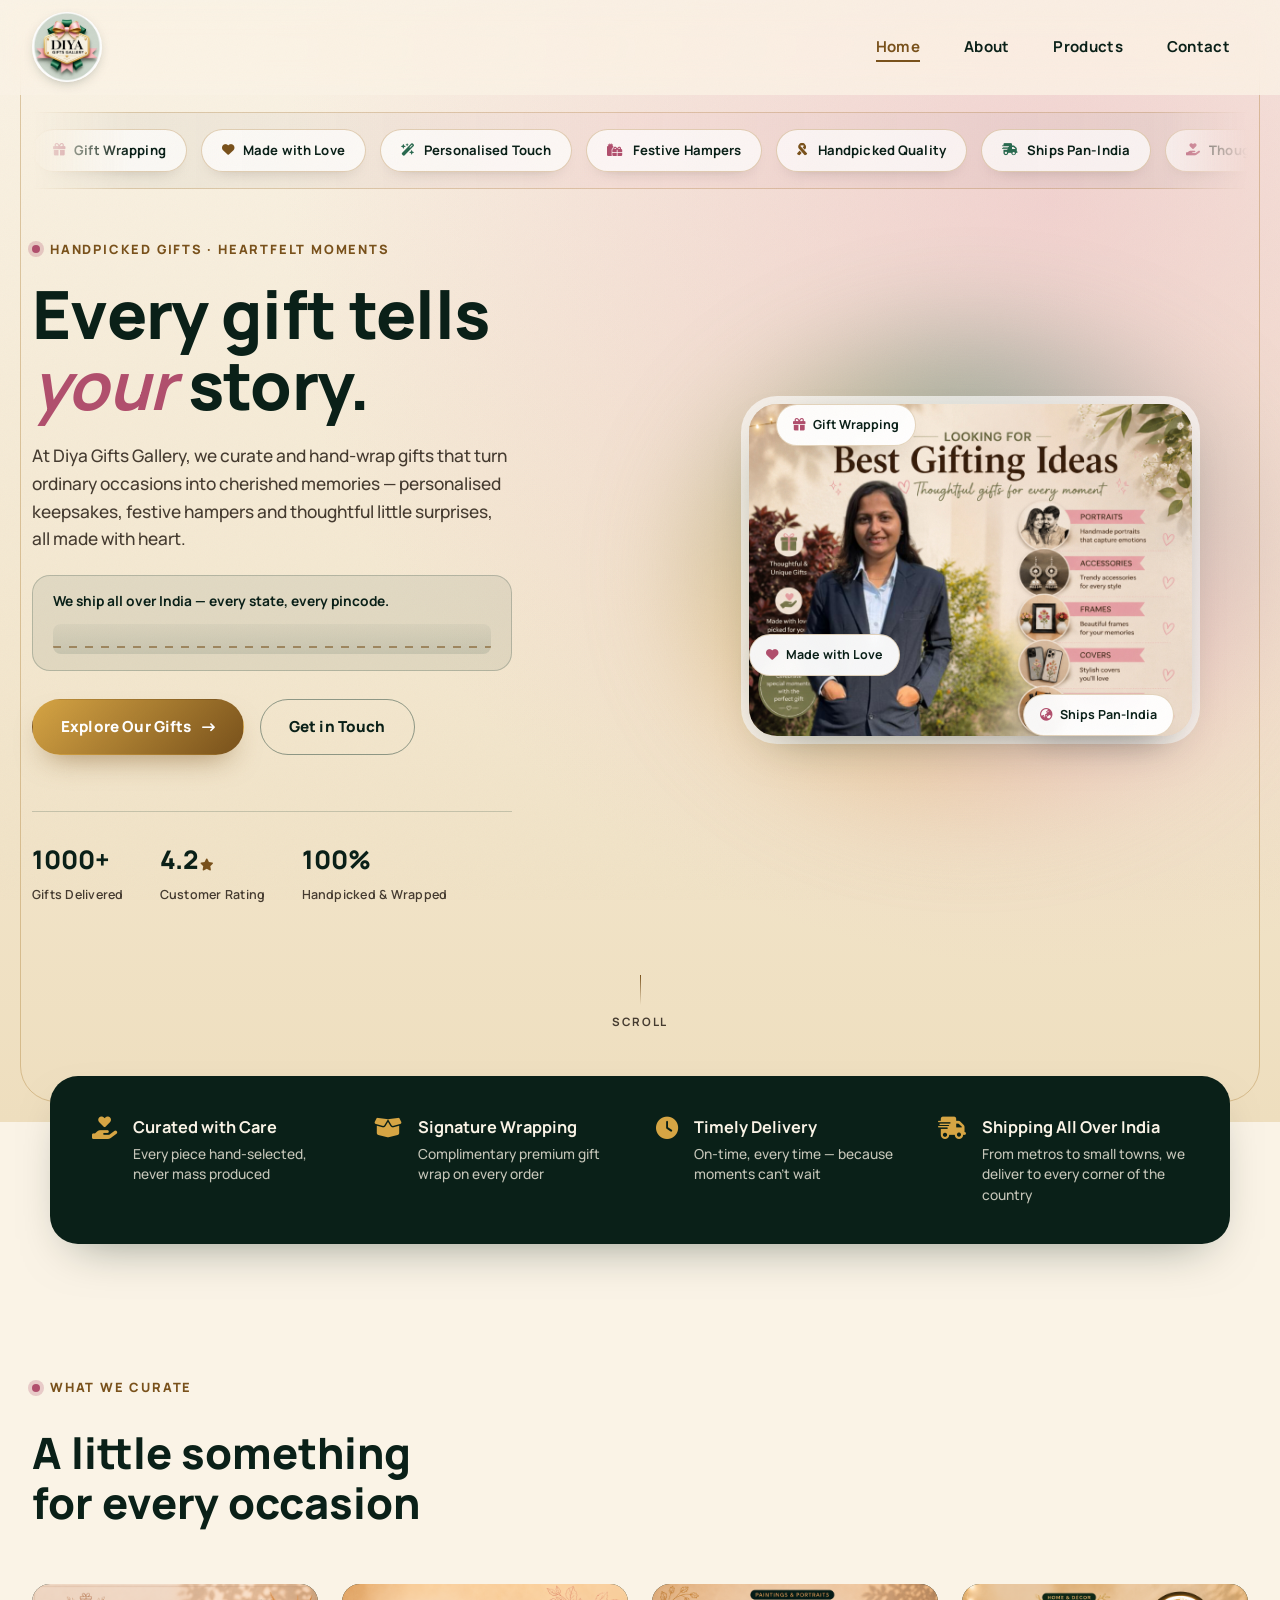
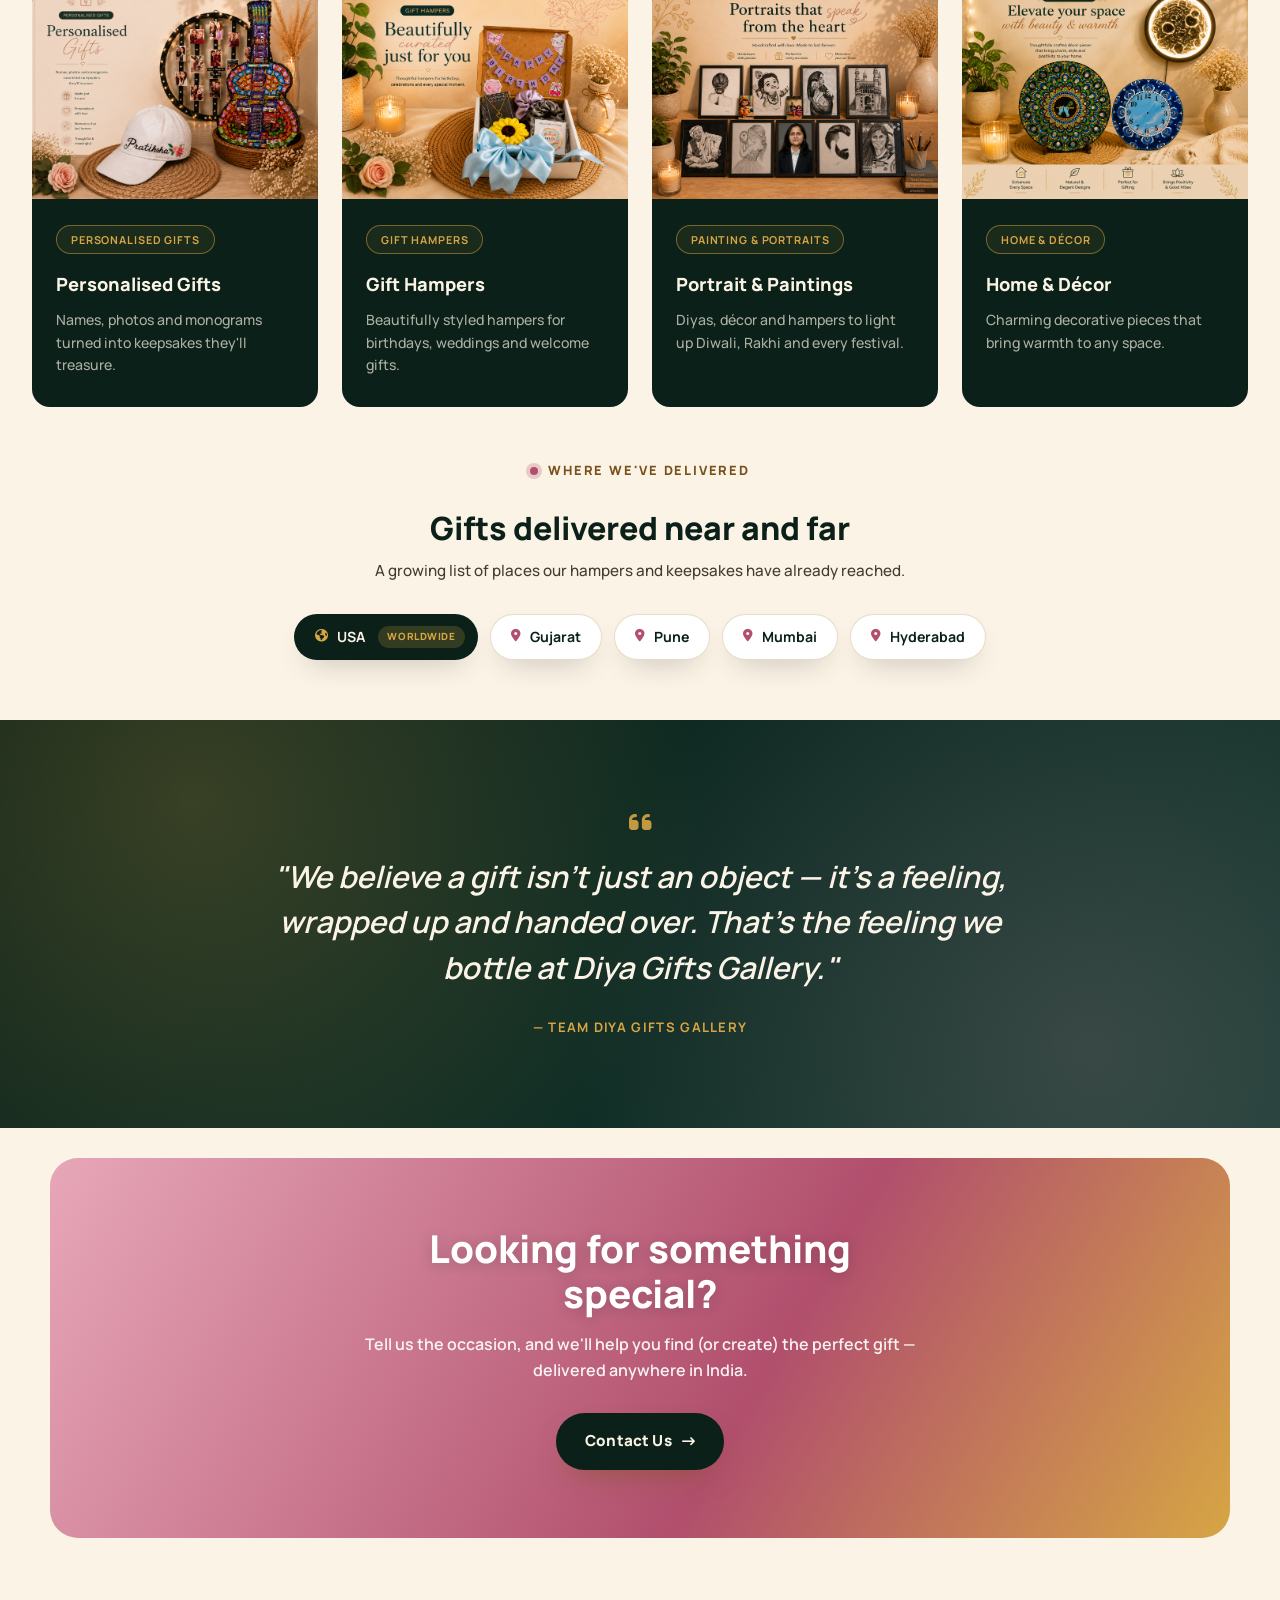
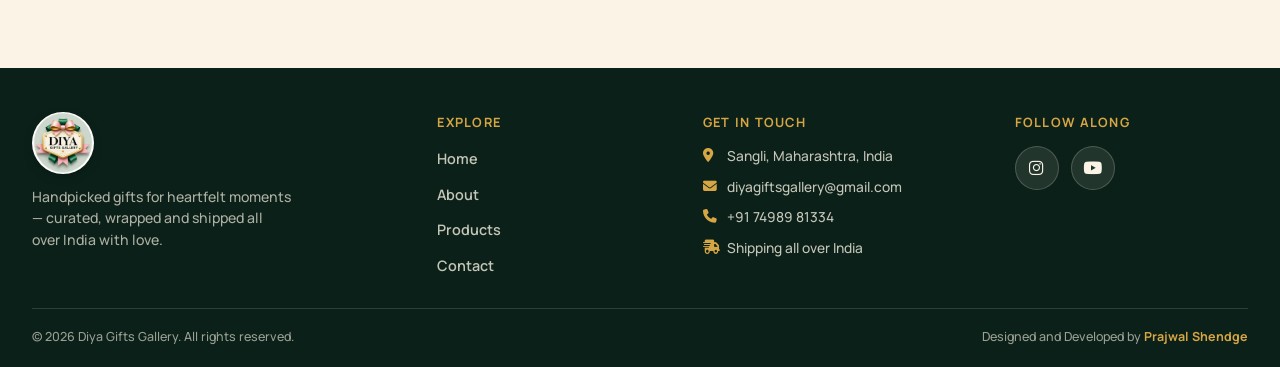
==== commit 716d68bb: "Update index.html" ====
--- a/index.html
+++ b/index.html
@@ -173,7 +173,7 @@
 
       <article class="collection-card" data-reveal>
         <div class="card-media">
-          <img src="images/GiftHampers.png" alt="Personalised photo frame and monogrammed keepsake gifts" class="card-img" loading="lazy">
+          <img src="images/Personalized.png" alt="Personalised photo frame and monogrammed keepsake gifts" class="card-img" loading="lazy">
         </div>
         <div class="card-body">
           <span class="card-tag">Personalised Gifts</span>
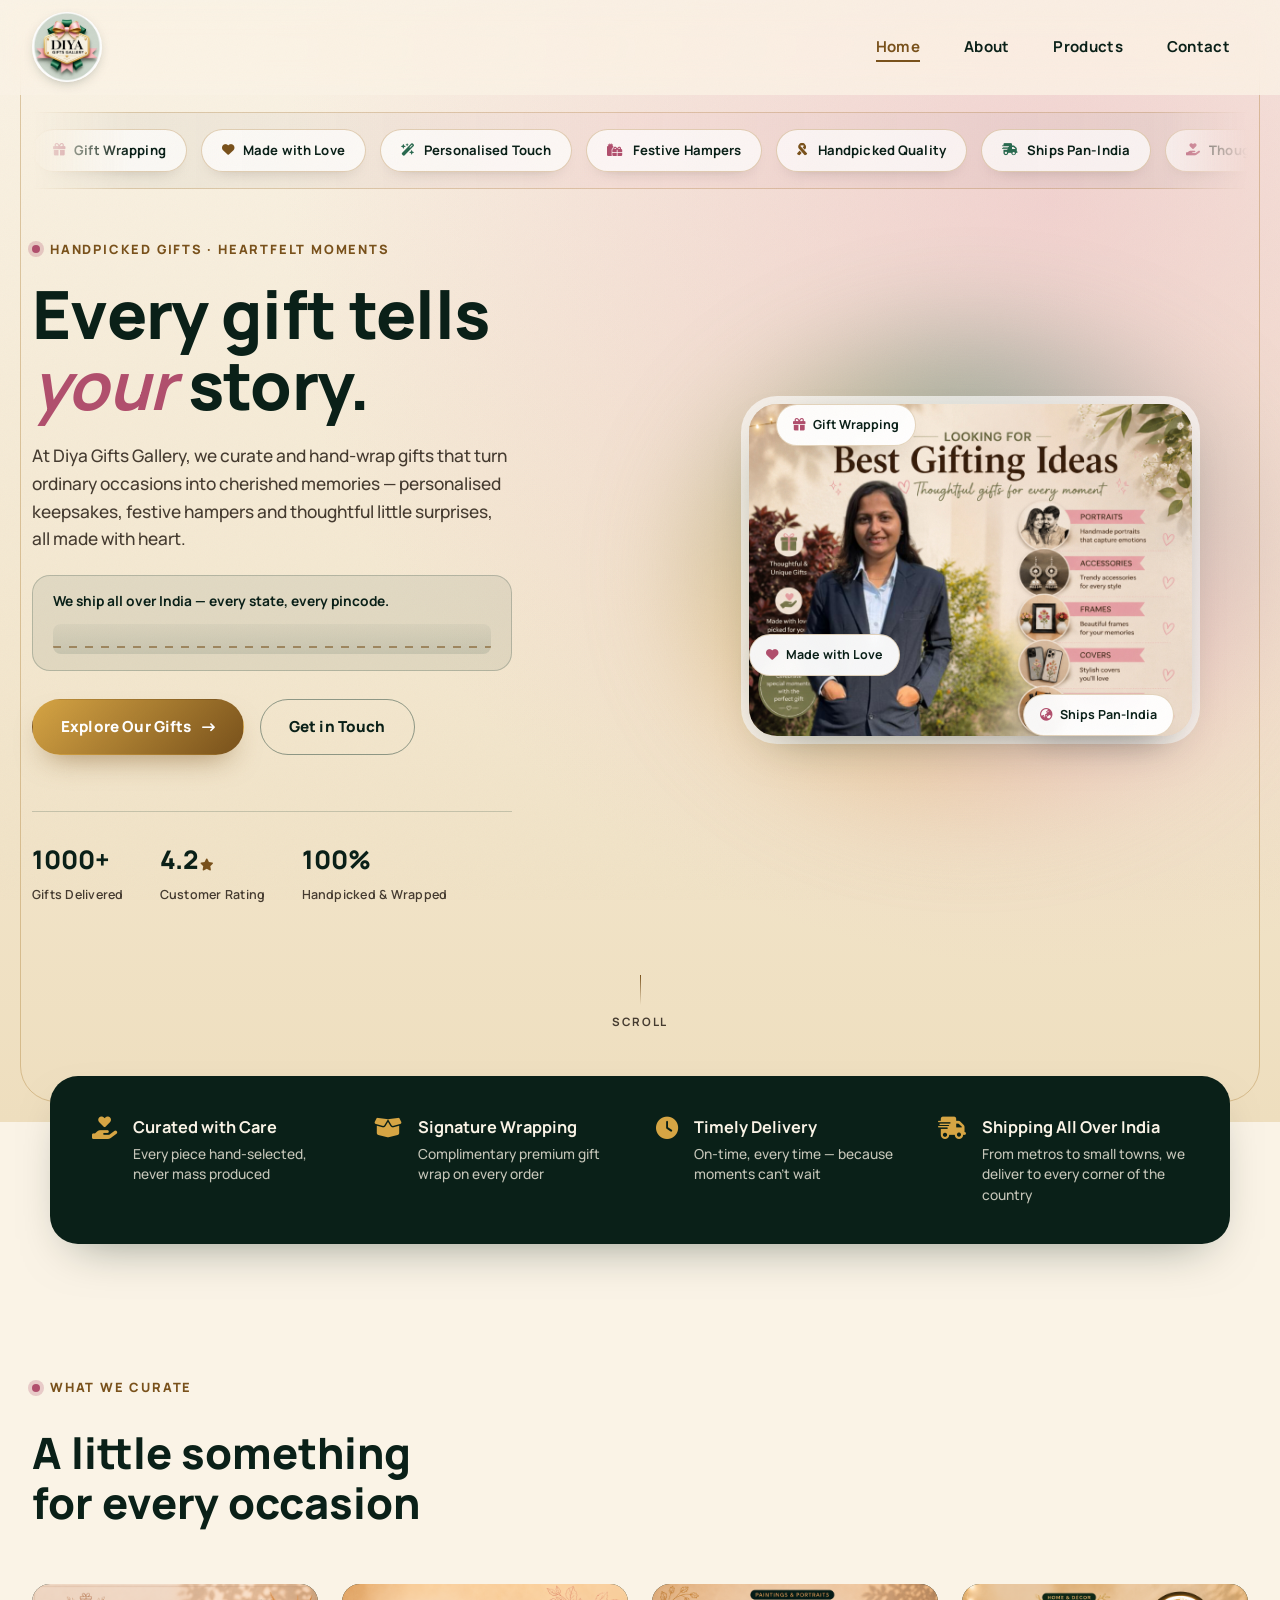
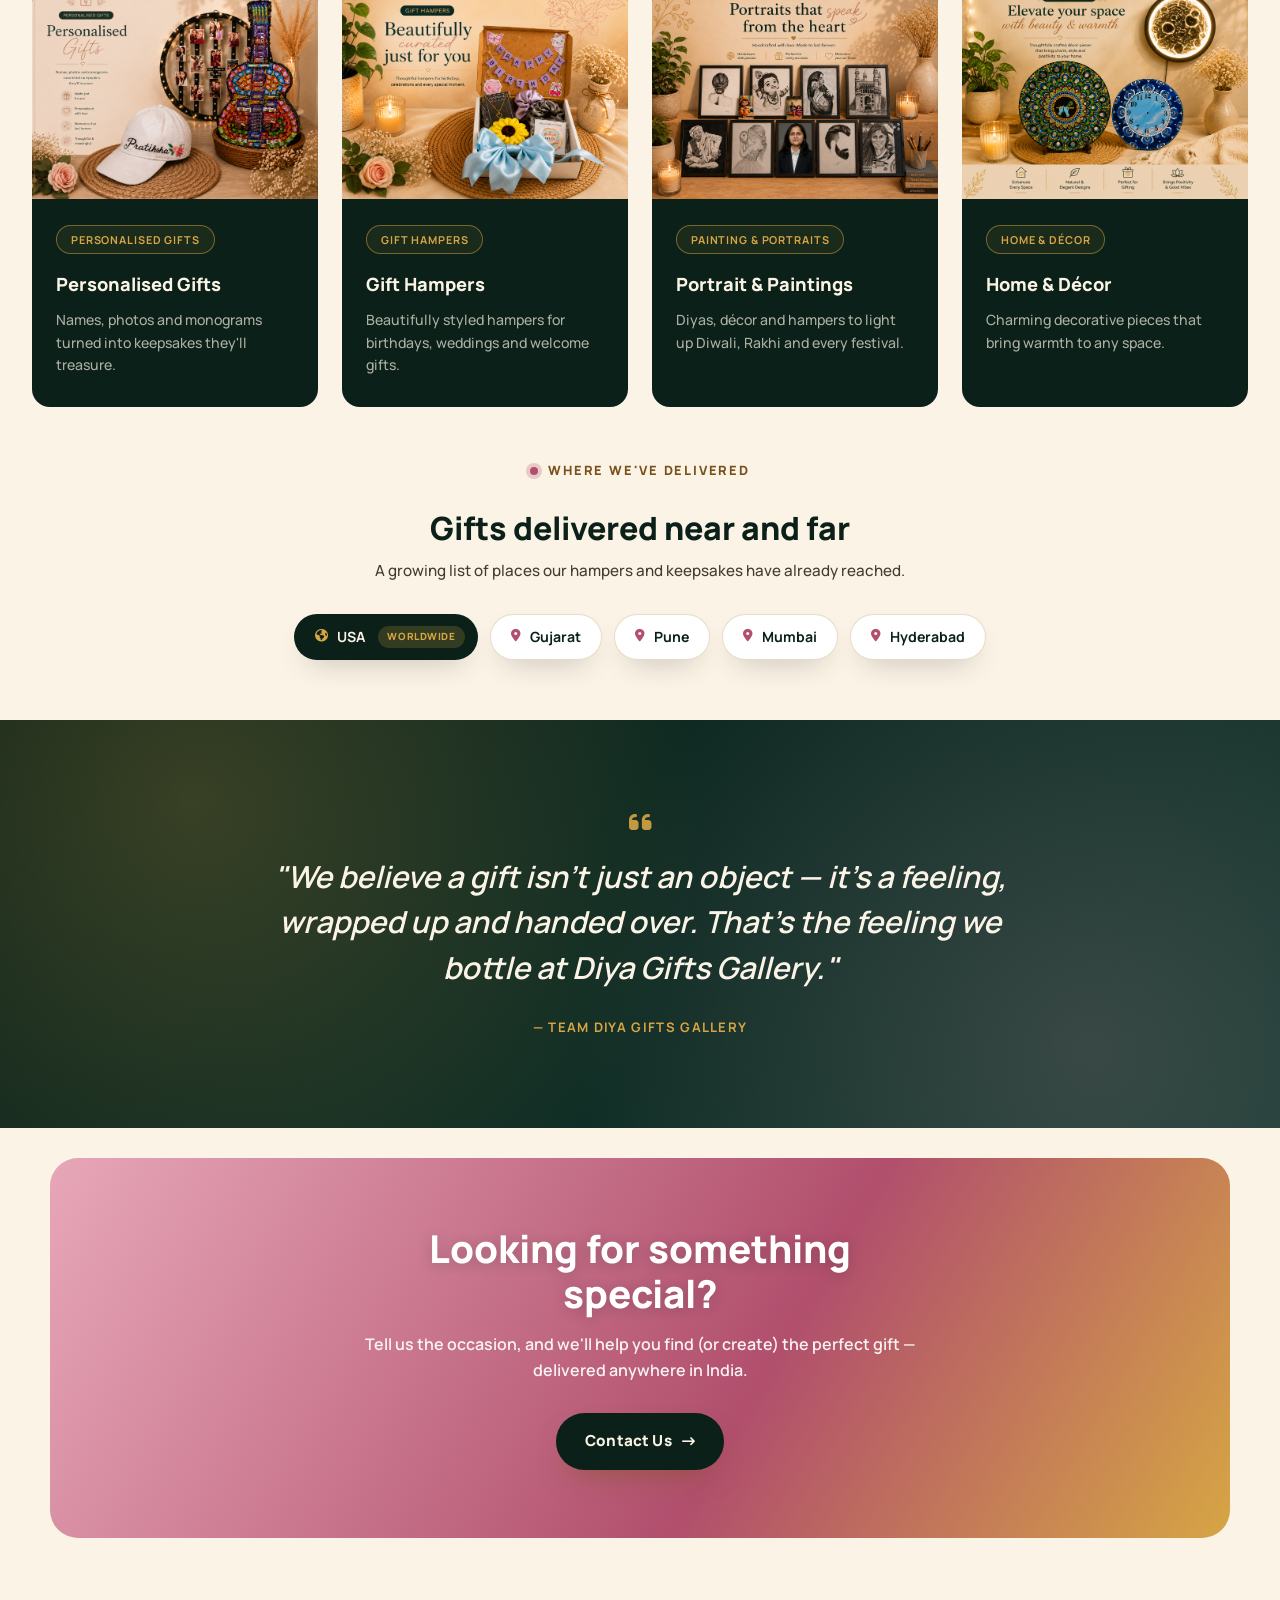
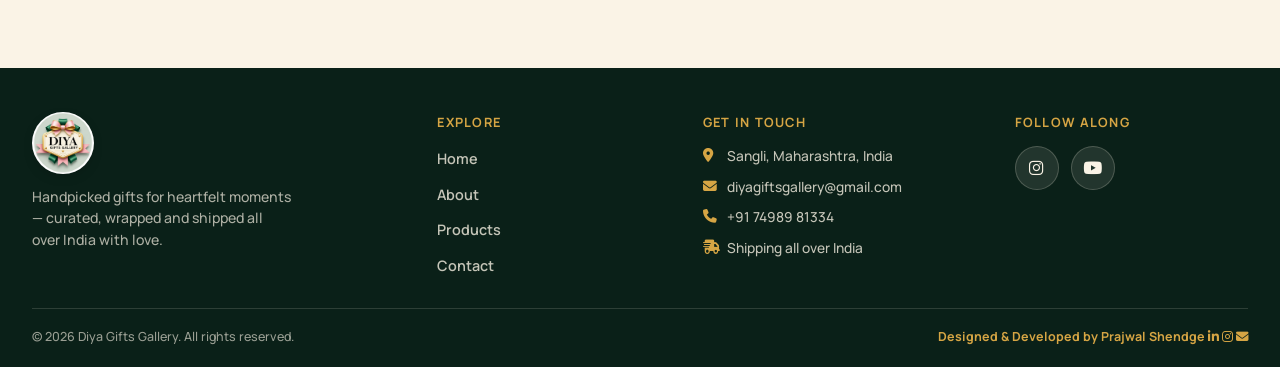
==== commit 5ca761ae: "Update index.html" ====
--- a/index.html
+++ b/index.html
@@ -316,7 +316,20 @@
 
   <div class="footer-bottom">
     <p>&copy; <span id="year"></span> Diya Gifts Gallery. All rights reserved.</p>
-    <p class="footer-credit">Designed and Developed by <span>Prajwal Shendge</span></p>
+    <p class="footer-credit">
+      <span class="credit-text">Designed & Developed by <span>Prajwal Shendge</span></span>
+      <span class="credit-social">
+        <a href="https://www.linkedin.com/in/prajwal-shendge/" target="_blank" rel="noopener noreferrer" aria-label="Prajwal Shendge on LinkedIn" class="credit-social-btn linkedin">
+          <i class="fa-brands fa-linkedin-in"></i>
+        </a>
+        <a href="https://www.instagram.com/prajwalshendge22/" target="_blank" rel="noopener noreferrer" aria-label="Prajwal Shendge on Instagram" class="credit-social-btn instagram">
+          <i class="fa-brands fa-instagram"></i>
+        </a>
+        <a href="mailto:prajwalshendge22@gmail.com" aria-label="Email Prajwal Shendge" class="credit-social-btn gmail">
+          <i class="fa-solid fa-envelope"></i>
+        </a>
+      </span>
+    </p>
   </div>
 </footer>
 
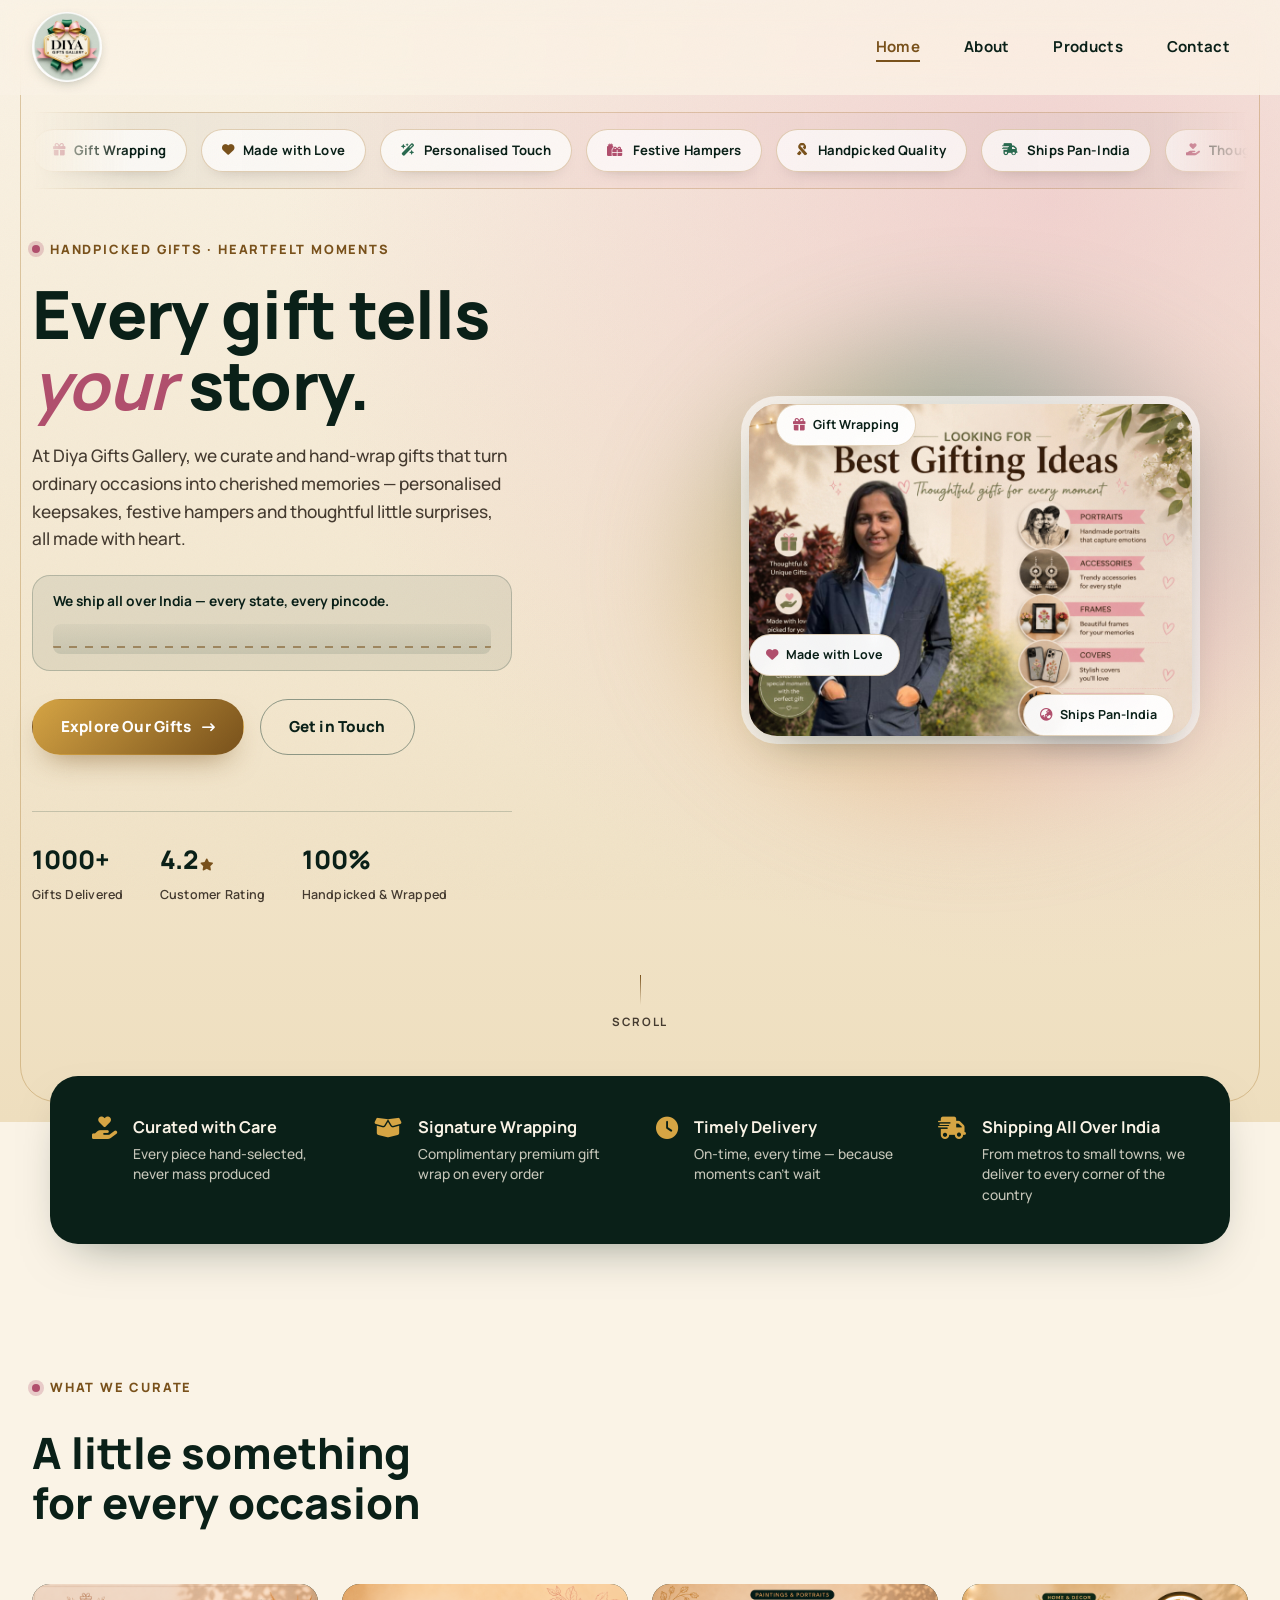
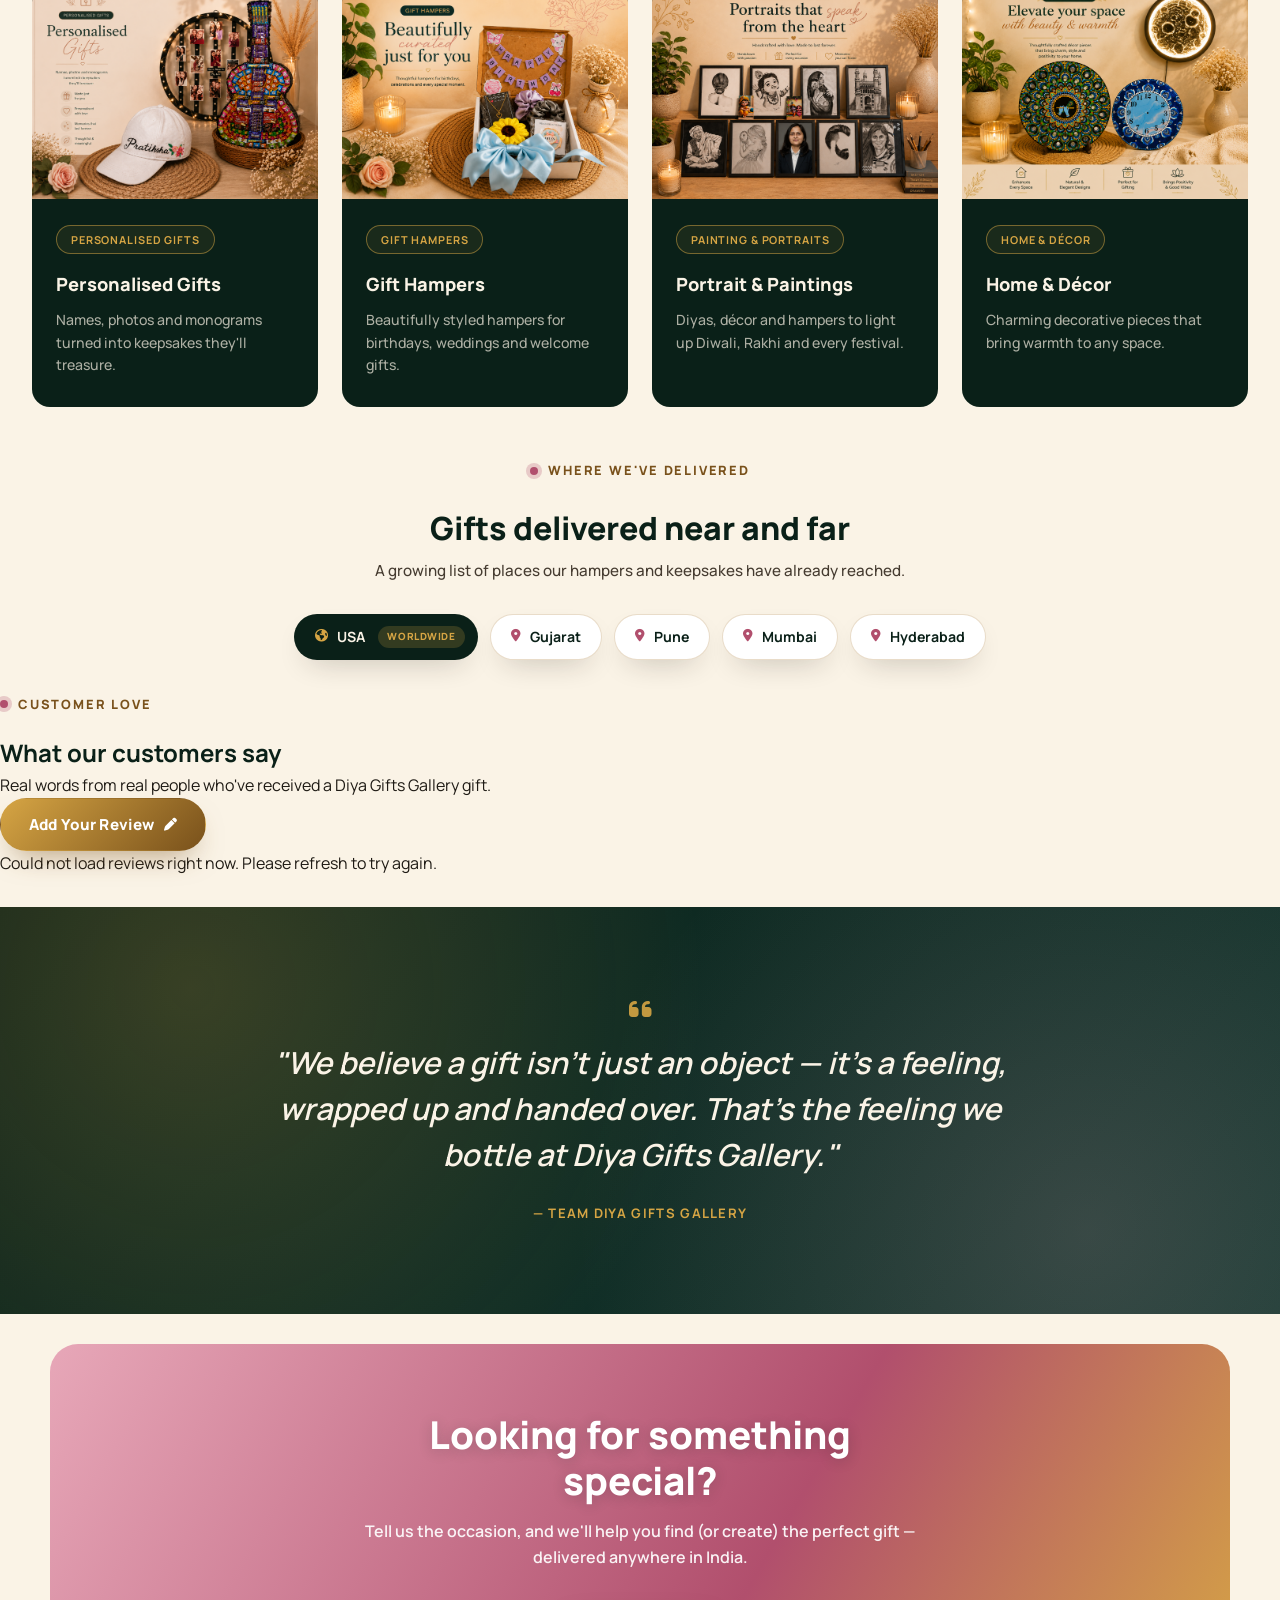
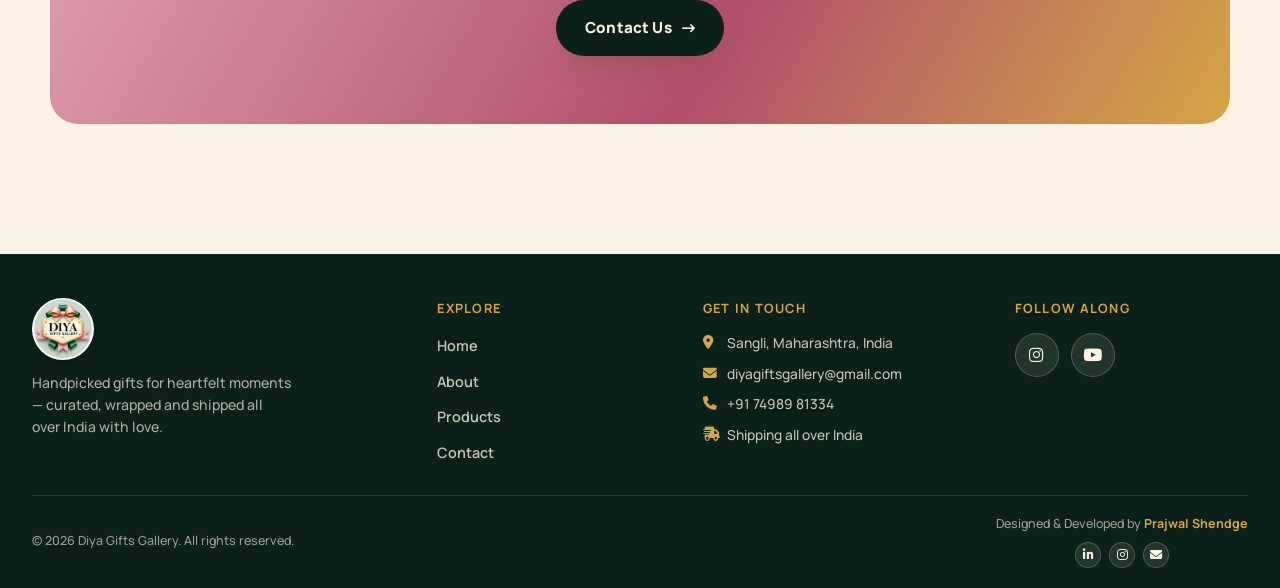
==== commit 48cf1fa7: "Update index.html" ====
--- a/index.html
+++ b/index.html
@@ -245,6 +245,31 @@
     </div>
   </section>
 
+  <!-- ===== CUSTOMER REVIEWS =====
+       Reviews are stored in the same Google Sheet used by the contact
+       form (a separate "Reviews" tab), via the same Apps Script Web
+       App. Existing reviews are fetched with JSONP (a <script> tag,
+       not fetch) because Apps Script doGet responses aren't readable
+       cross-origin with plain fetch — JSONP sidesteps that cleanly.
+       New reviews are posted the same "fire and forget" way the
+       contact form uses (mode: 'no-cors'), then shown immediately by
+       optimistically prepending a card to the grid. -->
+  <section class="reviews-section" data-reveal>
+    <div class="reviews-head">
+      <p class="eyebrow"><span class="eyebrow-dot"></span>Customer Love</p>
+      <h2>What our customers say</h2>
+      <p class="reviews-intro">Real words from real people who've received a Diya Gifts Gallery gift.</p>
+      <button type="button" class="btn btn-primary" id="openReviewModal">
+        <span>Add Your Review</span>
+        <i class="fa-solid fa-pen"></i>
+      </button>
+    </div>
+
+    <div class="reviews-grid" id="reviewsGrid">
+      <p class="reviews-status" id="reviewsStatus">Loading reviews…</p>
+    </div>
+  </section>
+
   <!-- ===== QUOTE / STORY STRIP ===== -->
   <section class="story" data-reveal>
     <div class="story-inner">
@@ -337,6 +362,56 @@
   <i class="fa-solid fa-arrow-up"></i>
 </button>
 
+<!-- ===== ADD REVIEW MODAL ===== -->
+<div class="review-modal-overlay" id="reviewModalOverlay" hidden>
+  <div class="review-modal" role="dialog" aria-modal="true" aria-labelledby="reviewModalTitle">
+    <button type="button" class="review-modal-close" id="reviewModalClose" aria-label="Close review form">
+      <i class="fa-solid fa-xmark"></i>
+    </button>
+
+    <p class="eyebrow"><span class="eyebrow-dot"></span>Share Your Experience</p>
+    <h3 id="reviewModalTitle">Add Your Review</h3>
+
+    <form class="review-form" id="reviewForm" novalidate>
+      <div class="form-group">
+        <label for="reviewName">Your Name</label>
+        <input type="text" id="reviewName" name="name" required autocomplete="name">
+      </div>
+
+      <div class="form-group">
+      <label for="reviewLocation">Your City</label>
+      <input type="text" id="reviewLocation" name="location" placeholder="Sangli" autocomplete="address-level2">
+      </div>
+
+      <div class="form-group">
+        <label>Your Rating</label>
+        <div class="star-rating" id="starRating" role="radiogroup" aria-label="Rating out of 5">
+          <i class="fa-solid fa-star" data-value="1" role="radio" aria-checked="false" aria-label="1 star" tabindex="0"></i>
+          <i class="fa-solid fa-star" data-value="2" role="radio" aria-checked="false" aria-label="2 stars" tabindex="0"></i>
+          <i class="fa-solid fa-star" data-value="3" role="radio" aria-checked="false" aria-label="3 stars" tabindex="0"></i>
+          <i class="fa-solid fa-star" data-value="4" role="radio" aria-checked="false" aria-label="4 stars" tabindex="0"></i>
+          <i class="fa-solid fa-star" data-value="5" role="radio" aria-checked="true" aria-label="5 stars" tabindex="0"></i>
+        </div>
+        <input type="hidden" id="reviewRatingInput" name="rating" value="5">
+      </div>
+
+      <div class="form-group">
+        <label for="reviewText">Your Review</label>
+        <textarea id="reviewText" name="review" rows="4" placeholder="Tell us about your experience..." required></textarea>
+      </div>
+
+      <input type="hidden" name="formType" value="review">
+
+      <button type="submit" class="btn btn-primary review-submit">
+        <span>Submit Review</span>
+        <i class="fa-solid fa-paper-plane"></i>
+      </button>
+
+      <p class="form-note" id="reviewFormNote" role="status" aria-live="polite"></p>
+    </form>
+  </div>
+</div>
+
 <script>
   // ===== Current year in footer =====
   document.getElementById('year').textContent = new Date().getFullYear();
@@ -441,6 +516,250 @@
   if (prefersReducedMotion) {
     document.documentElement.classList.add('reduced-motion');
   }
+
+  // =========================================================
+  // ===== CUSTOMER REVIEWS (Google Sheets via Apps Script) =====
+  // =========================================================
+  //
+  // Uses the SAME Apps Script Web App deployment as the contact form.
+  // The script tells contact submissions and review submissions apart
+  // using a hidden "formType" field, and stores reviews in a separate
+  // "Reviews" sheet tab (auto-created by the script if missing).
+  const GOOGLE_SHEETS_ENDPOINT = 'https://script.google.com/macros/s/AKfycbyUiOFzHXuqKMsqGqJp6suej-RZkJP8zpHd1JIeLhncRG3IHjGx10q-mt538NKDZtrz/exec';
+
+  const reviewsGrid        = document.getElementById('reviewsGrid');
+  const reviewsStatus      = document.getElementById('reviewsStatus');
+  const openReviewModalBtn = document.getElementById('openReviewModal');
+  const reviewModalOverlay = document.getElementById('reviewModalOverlay');
+  const reviewModalClose   = document.getElementById('reviewModalClose');
+  const reviewForm         = document.getElementById('reviewForm');
+  const reviewFormNote     = document.getElementById('reviewFormNote');
+  const starRating         = document.getElementById('starRating');
+  const reviewRatingInput  = document.getElementById('reviewRatingInput');
+  const reviewNameInput    = document.getElementById('reviewName');
+
+  // ----- escape any user-entered text before it goes into innerHTML -----
+  function escapeHtml(str) {
+    const div = document.createElement('div');
+    div.textContent = str == null ? '' : String(str);
+    return div.innerHTML;
+  }
+
+  function formatReviewDate(timestamp) {
+    if (!timestamp) return '';
+    const d = new Date(timestamp);
+    if (isNaN(d.getTime())) return '';
+    return d.toLocaleDateString('en-IN', { day: 'numeric', month: 'short', year: 'numeric' });
+  }
+
+  function renderReviewCard(review) {
+  const name     = escapeHtml(review.name || 'Anonymous');
+  const location = escapeHtml(review.location || '');
+  const text     = escapeHtml(review.review || '');
+  const rating   = Math.max(1, Math.min(5, parseInt(review.rating, 10) || 5));
+  const initial  = name.trim().charAt(0).toUpperCase() || 'D';
+  const dateStr  = formatReviewDate(review.timestamp);
+  const stars    = '<i class="fa-solid fa-star"></i>'.repeat(rating) +
+                    '<i class="fa-regular fa-star"></i>'.repeat(5 - rating);
+
+  return (
+    '<article class="review-card">' +
+      '<div class="review-card-top">' +
+        '<span class="review-avatar">' + initial + '</span>' +
+        '<div class="review-card-heading">' +
+          '<h4 class="review-name">' + name + '</h4>' +
+          (location ? '<p class="review-location"><i class="fa-solid fa-location-dot"></i> ' + location + '</p>' : '') +
+          '<div class="review-stars">' + stars + '</div>' +
+        '</div>' +
+      '</div>' +
+      '<p class="review-text">' + text + '</p>' +
+      (dateStr ? '<span class="review-date">' + dateStr + '</span>' : '') +
+    '</article>'
+  );
+}
+
+  function renderReviews(reviews) {
+    if (!reviewsGrid) return;
+
+    if (!reviews || reviews.length === 0) {
+      reviewsGrid.innerHTML = '<p class="reviews-status">Be the first to share your experience!</p>';
+      return;
+    }
+
+    reviewsGrid.innerHTML = reviews.map(renderReviewCard).join('');
+  }
+
+  // ----- fetch existing reviews via JSONP -----
+  // Plain fetch() to an Apps Script GET endpoint gets blocked by CORS
+  // from a different origin (GitHub Pages). Loading it as a <script>
+  // tag sidesteps that entirely, which is why the endpoint is asked
+  // to wrap its JSON in a callback function.
+  function fetchReviews() {
+    return new Promise((resolve, reject) => {
+      const callbackName = '__reviewsCallback_' + Date.now();
+      const script = document.createElement('script');
+
+      const cleanup = () => {
+        delete window[callbackName];
+        script.remove();
+      };
+
+      window[callbackName] = function (data) {
+        cleanup();
+        resolve(data);
+      };
+
+      script.onerror = () => {
+        cleanup();
+        reject(new Error('Failed to load reviews'));
+      };
+
+      script.src = GOOGLE_SHEETS_ENDPOINT + '?action=getReviews&callback=' + callbackName;
+      document.body.appendChild(script);
+    });
+  }
+
+  function loadReviews() {
+    if (!reviewsGrid || GOOGLE_SHEETS_ENDPOINT.includes('YOUR_DEPLOYMENT_ID')) return;
+
+    fetchReviews()
+      .then((reviews) => renderReviews(reviews))
+      .catch((err) => {
+        console.error('Could not load reviews:', err);
+        if (reviewsStatus) {
+          reviewsStatus.textContent = 'Could not load reviews right now. Please refresh to try again.';
+        }
+      });
+  }
+
+  loadReviews();
+
+  // ----- modal open / close -----
+  function openReviewForm() {
+    if (!reviewModalOverlay) return;
+    reviewModalOverlay.hidden = false;
+    requestAnimationFrame(() => reviewModalOverlay.classList.add('show'));
+    document.body.classList.add('nav-lock');
+    if (reviewNameInput) reviewNameInput.focus();
+  }
+
+  function closeReviewForm() {
+    if (!reviewModalOverlay) return;
+    reviewModalOverlay.classList.remove('show');
+    document.body.classList.remove('nav-lock');
+    window.setTimeout(() => {
+      reviewModalOverlay.hidden = true;
+    }, 300);
+  }
+
+  if (openReviewModalBtn) openReviewModalBtn.addEventListener('click', openReviewForm);
+  if (reviewModalClose)   reviewModalClose.addEventListener('click', closeReviewForm);
+  if (reviewModalOverlay) {
+    reviewModalOverlay.addEventListener('click', (e) => {
+      if (e.target === reviewModalOverlay) closeReviewForm();
+    });
+  }
+  document.addEventListener('keydown', (e) => {
+    if (e.key === 'Escape' && reviewModalOverlay && !reviewModalOverlay.hidden) closeReviewForm();
+  });
+
+  // ----- star rating picker -----
+  if (starRating) {
+    const starEls = Array.from(starRating.querySelectorAll('i'));
+
+    function setStars(value) {
+      starEls.forEach((star) => {
+        const starValue = parseInt(star.dataset.value, 10);
+        const filled = starValue <= value;
+        star.classList.toggle('fa-solid', filled);
+        star.classList.toggle('fa-regular', !filled);
+        star.setAttribute('aria-checked', starValue === value ? 'true' : 'false');
+      });
+      reviewRatingInput.value = String(value);
+    }
+
+    starEls.forEach((star) => {
+      star.addEventListener('click', () => setStars(parseInt(star.dataset.value, 10)));
+      star.addEventListener('keydown', (e) => {
+        if (e.key === 'Enter' || e.key === ' ') {
+          e.preventDefault();
+          setStars(parseInt(star.dataset.value, 10));
+        }
+      });
+    });
+
+    setStars(5); // sensible default
+  }
+
+  // ----- submit a new review -----
+  if (reviewForm) {
+    reviewForm.addEventListener('submit', (e) => {
+      e.preventDefault();
+
+      if (!reviewForm.checkValidity()) {
+        reviewForm.reportValidity();
+        return;
+      }
+
+      if (GOOGLE_SHEETS_ENDPOINT.includes('YOUR_DEPLOYMENT_ID')) {
+        reviewFormNote.textContent = 'Reviews are not connected yet — add your Google Apps Script URL in the code.';
+        reviewFormNote.classList.remove('success');
+        reviewFormNote.classList.add('show', 'error');
+        return;
+      }
+
+      const submitBtn = reviewForm.querySelector('.review-submit');
+      submitBtn.disabled = true;
+      submitBtn.classList.add('is-sending');
+      reviewFormNote.classList.remove('show', 'success', 'error');
+
+      const formData = new FormData(reviewForm);
+
+      // Apps Script Web Apps don't return CORS headers for fetch to read,
+      // so this is sent in 'no-cors' mode — the response can't be read,
+      // but the data still reaches the Sheet. Any request that doesn't
+      // throw a network error is treated as a success.
+      fetch(GOOGLE_SHEETS_ENDPOINT, {
+        method: 'POST',
+        mode: 'no-cors',
+        body: formData
+      })
+        .then(() => {
+          // Show the new review immediately without waiting for a reload —
+          // it's already been written to the Sheet in the background.
+          const newReview = {
+            name: formData.get('name'),
+            location: formData.get('location'),
+            review: formData.get('review'),
+            rating: formData.get('rating'),
+            timestamp: new Date().toISOString()
+          };
+
+          const emptyState = reviewsGrid.querySelector('.reviews-status');
+          if (emptyState) reviewsGrid.innerHTML = '';
+          reviewsGrid.insertAdjacentHTML('afterbegin', renderReviewCard(newReview));
+
+          reviewFormNote.textContent = 'Thank you! Your review has been posted.';
+          reviewFormNote.classList.add('show', 'success');
+          reviewForm.reset();
+          if (starRating) {
+            const fiveStar = starRating.querySelector('[data-value="5"]');
+            if (fiveStar) fiveStar.click();
+          }
+
+          window.setTimeout(closeReviewForm, 1200);
+        })
+        .catch((err) => {
+          console.error('Review submission failed:', err);
+          reviewFormNote.textContent = 'Something went wrong posting your review. Please try again.';
+          reviewFormNote.classList.add('show', 'error');
+        })
+        .finally(() => {
+          submitBtn.disabled = false;
+          submitBtn.classList.remove('is-sending');
+        });
+    });
+  }
 </script>
 
 </body>
--- a/css/style.css
+++ b/css/style.css
@@ -1061,7 +1061,56 @@
     font-weight: 500;
     color: rgba(250, 243, 230, 0.6);
   }
-  .footer-credit span { color: var(--gold-light); font-weight: 700; }
+  .credit-text > span { color: var(--gold-light); font-weight: 700; }
+
+  /* ===== Credit social icons (LinkedIn / Instagram / Gmail) =====
+    Sits inline right after "Prajwal Shendge" in the footer credit line.
+    Mirrors the look of .social-btn above but sized smaller to match
+    the footer-bottom's compact font-size. Wraps cleanly on narrow
+    screens since .footer-credit and .credit-social are both flex
+    with wrap enabled. */
+  .footer-credit {
+    display: flex;
+    flex-direction: column;
+    align-items: center;
+    gap: 8px;
+  }
+  .credit-text { display: inline-block; }
+  .credit-social {
+    display: inline-flex;
+    align-items: center;
+    flex-wrap: wrap;
+    gap: 8px;
+  }
+  .credit-social-btn {
+    width: 26px;
+    height: 26px;
+    flex-shrink: 0;
+    display: flex;
+    align-items: center;
+    justify-content: center;
+    border-radius: 50%;
+    background: rgba(250, 243, 230, 0.1);
+    border: 1px solid rgba(250, 243, 230, 0.2);
+    font-size: 0.76rem;
+    color: var(--cream);
+    transition: transform 0.35s var(--ease), background 0.35s var(--ease), border-color 0.35s var(--ease), color 0.35s var(--ease);
+  }
+  .credit-social-btn.linkedin:hover {
+    background: #0A66C2;
+    border-color: transparent;
+    transform: translateY(-3px);
+  }
+  .credit-social-btn.instagram:hover {
+    background: linear-gradient(135deg, #f9ce34, #ee2a7b, #6228d7);
+    border-color: transparent;
+    transform: translateY(-3px);
+  }
+  .credit-social-btn.gmail:hover {
+    background: #EA4335;
+    border-color: transparent;
+    transform: translateY(-3px);
+  }
 
   /* =========================================================
     BACK TO TOP
@@ -1222,6 +1271,7 @@
     .cta-banner { padding: 46px 22px; border-radius: var(--radius-md); }
     .footer-top { grid-template-columns: minmax(0, 1fr); gap: 24px; padding-bottom: 24px; }
     .footer-bottom { flex-direction: column; text-align: center; }
+    .footer-credit { align-items: center; }
     .hero-image-wrap { width: min(340px, 88vw); }
     .tag { font-size: 0.68rem; padding: 8px 12px; }
   }
@@ -1242,6 +1292,7 @@
     .hero-stats { gap: 18px 22px; }
     .stat-num { font-size: 1.35rem; }
     .main-nav ul { max-width: 100%; }
+    .credit-social-btn { width: 23px; height: 23px; font-size: 0.68rem; }
   }
 
   /* ----- Short / landscape phone screens: keep the dropdown reachable ----- */
